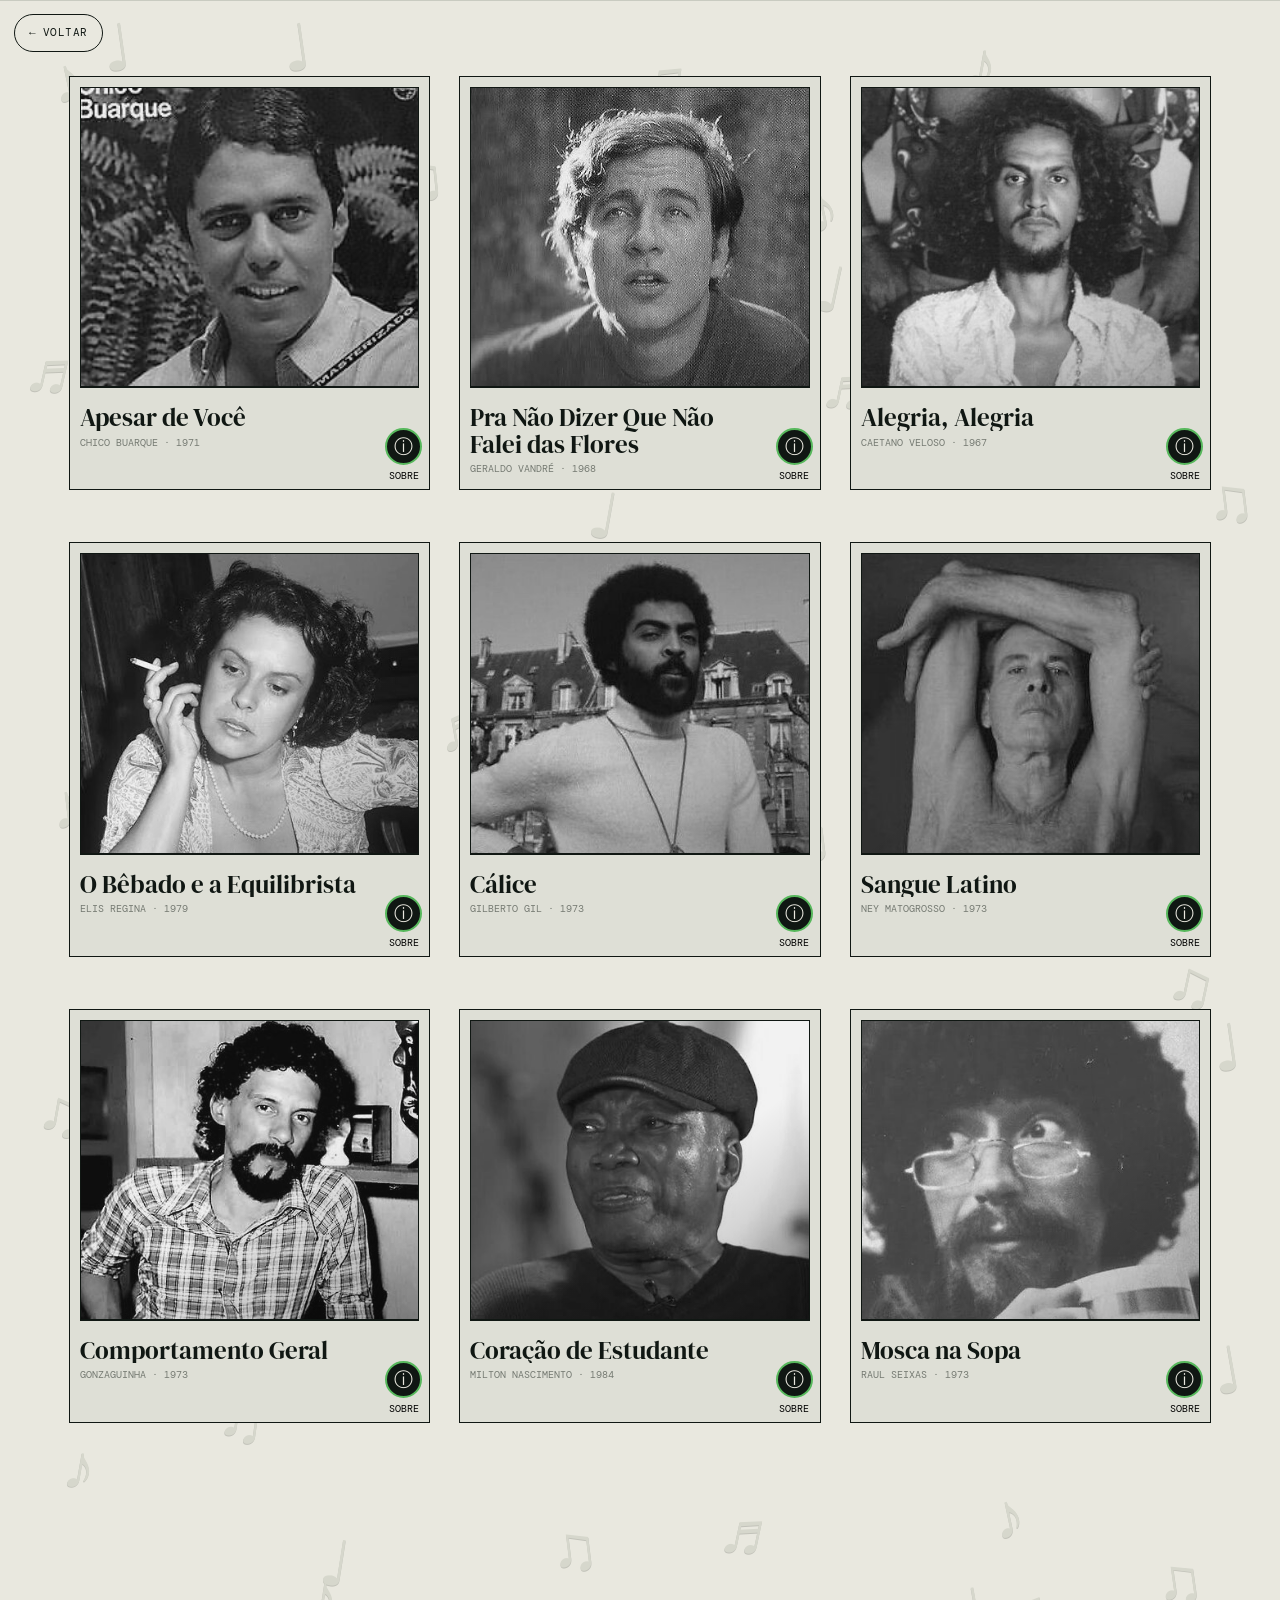
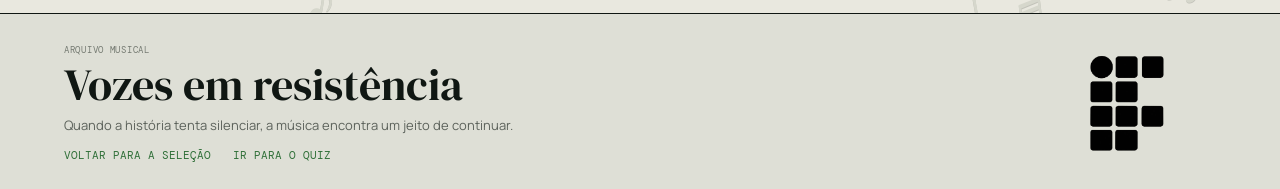
==== html/musicas.html @ 0ed1a844 "Add files via upload" ====
<!doctype html>
<html lang="pt-BR">
  <head>
    <meta charset="UTF-8" />
    <meta name="viewport" content="width=device-width, initial-scale=1.0" />
    <meta name="description" content="Acervo musical da ditadura brasileira: vozes, canções e memórias." />
    <link rel="stylesheet" href="../css/style.css" />
    <title>Músicas | Vozes em resistência</title>
  </head>
  <body class="pagina-musicas">
    <main id="top">
      <a class="voltar-capa voltar-link" href="selecao.html" aria-label="Voltar para a seleção" title="Voltar para a seleção"><span aria-hidden="true">←</span> Voltar</a>
      <span class="decoracao-musicas-pagina decoracao-musicas-pagina-1" aria-hidden="true">♪</span>
      <span class="decoracao-musicas-pagina decoracao-musicas-pagina-2" aria-hidden="true">♫</span>
      <span class="decoracao-musicas-pagina decoracao-musicas-pagina-3" aria-hidden="true">♩</span>
      <span class="decoracao-musicas-pagina decoracao-musicas-pagina-4" aria-hidden="true">♬</span>
      <span class="decoracao-musicas-pagina decoracao-musicas-pagina-5" aria-hidden="true">♪</span>
      <span class="decoracao-musicas-pagina decoracao-musicas-pagina-6" aria-hidden="true">♫</span>
      <span class="decoracao-musicas-pagina decoracao-musicas-pagina-7" aria-hidden="true">♩</span>
      <span class="decoracao-musicas-pagina decoracao-musicas-pagina-8" aria-hidden="true">♬</span>
      <span class="decoracao-musicas-pagina decoracao-musicas-pagina-9" aria-hidden="true">♪</span>
      <span class="decoracao-musicas-pagina decoracao-musicas-pagina-10" aria-hidden="true">♫</span>
      <span class="decoracao-musicas-pagina decoracao-musicas-pagina-11" aria-hidden="true">♩</span>
      <span class="decoracao-musicas-pagina decoracao-musicas-pagina-12" aria-hidden="true">♪</span>
      <span class="decoracao-musicas-pagina decoracao-musicas-pagina-13" aria-hidden="true">♬</span>
      <span class="decoracao-musicas-pagina decoracao-musicas-pagina-14" aria-hidden="true">♫</span>
      <span class="decoracao-musicas-pagina decoracao-musicas-pagina-15" aria-hidden="true">♪</span>
      <span class="decoracao-musicas-pagina decoracao-musicas-pagina-16" aria-hidden="true">♩</span>
      <span class="decoracao-musicas-pagina decoracao-musicas-pagina-17" aria-hidden="true">♫</span>
      <span class="decoracao-musicas-pagina decoracao-musicas-pagina-18" aria-hidden="true">♬</span>
      <span class="decoracao-musicas-pagina decoracao-musicas-pagina-19" aria-hidden="true">♪</span>
      <span class="decoracao-musicas-pagina decoracao-musicas-pagina-20" aria-hidden="true">♩</span>
      <span class="decoracao-musicas-pagina decoracao-musicas-pagina-21" aria-hidden="true">♫</span>
      <span class="decoracao-musicas-pagina decoracao-musicas-pagina-22" aria-hidden="true">♪</span>
      <span class="decoracao-musicas-pagina decoracao-musicas-pagina-23" aria-hidden="true">♬</span>
      <span class="decoracao-musicas-pagina decoracao-musicas-pagina-24" aria-hidden="true">♩</span>
      <span class="decoracao-musicas-pagina decoracao-musicas-pagina-25" aria-hidden="true">♫</span>
      <span class="decoracao-musicas-pagina decoracao-musicas-pagina-26" aria-hidden="true">♪</span>
      <span class="decoracao-musicas-pagina decoracao-musicas-pagina-27" aria-hidden="true">♩</span>
      <span class="decoracao-musicas-pagina decoracao-musicas-pagina-28" aria-hidden="true">♬</span>
      <span class="decoracao-musicas-pagina decoracao-musicas-pagina-29" aria-hidden="true">♫</span>
      <span class="decoracao-musicas-pagina decoracao-musicas-pagina-30" aria-hidden="true">♪</span>
      <span class="decoracao-musicas-pagina decoracao-musicas-pagina-31" aria-hidden="true">♩</span>
      <span class="decoracao-musicas-pagina decoracao-musicas-pagina-32" aria-hidden="true">♪</span>
      <span class="decoracao-musicas-pagina decoracao-musicas-pagina-33" aria-hidden="true">♫</span>
      <span class="decoracao-musicas-pagina decoracao-musicas-pagina-34" aria-hidden="true">♬</span>
      <span class="decoracao-musicas-pagina decoracao-musicas-pagina-35" aria-hidden="true">♪</span>
      <span class="decoracao-musicas-pagina decoracao-musicas-pagina-36" aria-hidden="true">♩</span>
      <span class="decoracao-musicas-pagina decoracao-musicas-pagina-37" aria-hidden="true">♫</span>
      <span class="decoracao-musicas-pagina decoracao-musicas-pagina-38" aria-hidden="true">♬</span>
      <span class="decoracao-musicas-pagina decoracao-musicas-pagina-39" aria-hidden="true">♪</span>
      <span class="decoracao-musicas-pagina decoracao-musicas-pagina-40" aria-hidden="true">♩</span>
      <span class="decoracao-musicas-pagina decoracao-musicas-pagina-41" aria-hidden="true">♫</span>
      <span class="decoracao-musicas-pagina decoracao-musicas-pagina-42" aria-hidden="true">♬</span>
      <span class="decoracao-musicas-pagina decoracao-musicas-pagina-43" aria-hidden="true">♪</span>
      <span class="decoracao-musicas-pagina decoracao-musicas-pagina-44" aria-hidden="true">♩</span>
      <span class="decoracao-musicas-pagina decoracao-musicas-pagina-45" aria-hidden="true">♫</span>
      <span class="decoracao-musicas-pagina decoracao-musicas-pagina-46" aria-hidden="true">♪</span>
      <span class="decoracao-musicas-pagina decoracao-musicas-pagina-47" aria-hidden="true">♬</span>
      <span class="decoracao-musicas-pagina decoracao-musicas-pagina-48" aria-hidden="true">♩</span>
      <span class="decoracao-musicas-pagina decoracao-musicas-pagina-49" aria-hidden="true">♫</span>
      <span class="decoracao-musicas-pagina decoracao-musicas-pagina-50" aria-hidden="true">♪</span>
      <span class="decoracao-musicas-pagina decoracao-musicas-pagina-51" aria-hidden="true">♩</span>
      <span class="decoracao-musicas-pagina decoracao-musicas-pagina-52" aria-hidden="true">♪</span>
      <span class="decoracao-musicas-pagina decoracao-musicas-pagina-53" aria-hidden="true">♫</span>
      <span class="decoracao-musicas-pagina decoracao-musicas-pagina-54" aria-hidden="true">♬</span>
      <span class="decoracao-musicas-pagina decoracao-musicas-pagina-55" aria-hidden="true">♪</span>
      <span class="decoracao-musicas-pagina decoracao-musicas-pagina-56" aria-hidden="true">♩</span>
      <span class="decoracao-musicas-pagina decoracao-musicas-pagina-57" aria-hidden="true">♫</span>
      <span class="decoracao-musicas-pagina decoracao-musicas-pagina-58" aria-hidden="true">♬</span>
      <span class="decoracao-musicas-pagina decoracao-musicas-pagina-59" aria-hidden="true">♪</span>
      <span class="decoracao-musicas-pagina decoracao-musicas-pagina-60" aria-hidden="true">♩</span>
      <span class="decoracao-musicas-pagina decoracao-musicas-pagina-61" aria-hidden="true">♫</span>
      <span class="decoracao-musicas-pagina decoracao-musicas-pagina-62" aria-hidden="true">♪</span>
      <section class="acervo-musical" id="acervo" aria-label="Acervo musical">
        <div class="grade-cartoes-musicais">
          <article class="cartao-musical" tabindex="0" data-audio="../audio/musicas/chico-buarque-apesar-de-voce.mp3" data-song="Apesar de Você" data-artist="Chico Buarque" data-cover="../imagens/capa/chico-buarque.jpg">
            <div class="imagem-artista"><img class="imagem-cinza" src="../imagens/desativado/chico-buarque.jpg" alt="Chico Buarque em tons de cinza" loading="lazy"><img class="imagem-colorida" src="../imagens/ativo/chico-buarque.jpg" alt="Chico Buarque colorido" loading="lazy"></div>
            <div class="informacoes-cartao"><div><h2>Apesar de Você</h2><p>Chico Buarque · 1971</p></div><div class="acao-descricao"><button class="botao-descricao" type="button" aria-label="Sobre o artista" title="Sobre" aria-expanded="false">ⓘ</button><span class="rotulo-descricao">Sobre</span></div></div>
            <p class="descricao-artista"><strong>Chico Buarque:</strong> Um dos maiores letristas e contadores de histórias da MPB, famoso por sua poesia sofisticada e crônicas do cotidiano, sempre com um olhar atento e crítico às questões sociais e humanas do Brasil.<br><strong>Apesar de Você:</strong> Lançada em 1970 com um ritmo animado e contagiante de samba, é uma resposta direta e afrontosa ao regime ditatorial. A letra foi construída com duplos sentidos para passar pela censura inicial.</p>
          </article>
          <article class="cartao-musical" tabindex="0" data-audio="../audio/musicas/geraldo-vandre-pra-nao-dizer-que-nao-falei-das-flores.m4a" data-song="Pra Não Dizer Que Não Falei das Flores" data-artist="Geraldo Vandré" data-cover="../imagens/capa/geraldo-vandre.jpg">
            <div class="imagem-artista"><img class="imagem-cinza" src="../imagens/desativado/geraldo-vandre.jpg" alt="Geraldo Vandré em tons de cinza" loading="lazy"><img class="imagem-colorida" src="../imagens/ativo/geraldo-vandre.jpg" alt="Geraldo Vandré colorido" loading="lazy"></div>
            <div class="informacoes-cartao"><div><h2>Pra Não Dizer Que Não Falei das Flores</h2><p>Geraldo Vandré · 1968</p></div><div class="acao-descricao"><button class="botao-descricao" type="button" aria-label="Sobre o artista" title="Sobre" aria-expanded="false">ⓘ</button><span class="rotulo-descricao">Sobre</span></div></div>
            <p class="descricao-artista"><strong>Geraldo Vandré:</strong> Compositor de forte viés político e figura central dos grandes festivais de música na televisão brasileira durante os anos 1960.<br><strong>Pra Não Dizer Que Não Falei das Flores:</strong> Também conhecida como "Caminhando", esta marcha de 1968 tornou-se um hino da resistência no Brasil.</p>
          </article>
          <article class="cartao-musical" tabindex="0" data-audio="../audio/musicas/caetano-veloso-alegria-alegria.mp3" data-song="Alegria, Alegria" data-artist="Caetano Veloso" data-cover="../imagens/capa/caetano-veloso.jpg">
            <div class="imagem-artista"><img class="imagem-cinza" src="../imagens/desativado/caetano-veloso.jpg" alt="Caetano Veloso em tons de cinza" loading="lazy"><img class="imagem-colorida" src="../imagens/ativo/caetano-veloso.jpeg" alt="Caetano Veloso colorido" loading="lazy"></div>
            <div class="informacoes-cartao"><div><h2>Alegria, Alegria</h2><p>Caetano Veloso · 1967</p></div><div class="acao-descricao"><button class="botao-descricao" type="button" aria-label="Sobre o artista" title="Sobre" aria-expanded="false">ⓘ</button><span class="rotulo-descricao">Sobre</span></div></div>
            <p class="descricao-artista"><strong>Caetano Veloso:</strong> Intelectual, provocador e um dos principais criadores da Tropicália, reconhecido por romper fronteiras estéticas e comportamentais.<br><strong>Alegria, Alegria:</strong> Apresentada no festival de 1967, introduziu guitarras elétricas na MPB e defendeu a liberdade por meio de imagens da cultura pop.</p>
          </article>
          <article class="cartao-musical" tabindex="0" data-audio="../audio/musicas/o-bebado-e-a-equilibrista.m4a" data-song="O Bêbado e a Equilibrista" data-artist="Elis Regina" data-cover="../imagens/capa/elis-regina.jpg">
            <div class="imagem-artista"><img class="imagem-cinza" src="../imagens/desativado/elis-regina.jpg" alt="Elis Regina em tons de cinza" loading="lazy"><img class="imagem-colorida" src="../imagens/ativo/elis-regina.jpg" alt="Elis Regina colorida" loading="lazy"></div>
            <div class="informacoes-cartao"><div><h2>O Bêbado e a Equilibrista</h2><p>Elis Regina · 1979</p></div><div class="acao-descricao"><button class="botao-descricao" type="button" aria-label="Sobre o artista" title="Sobre" aria-expanded="false">ⓘ</button><span class="rotulo-descricao">Sobre</span></div></div>
            <p class="descricao-artista"><strong>Elis Regina:</strong> Uma das maiores intérpretes vocais da história do país, reconhecida por sua técnica e expressividade dramática.<br><strong>O Bêbado e a Equilibrista:</strong> Imortalizada por Elis em 1979, tornou-se um hino da Anistia e homenageou os exilados políticos que retornavam ao Brasil.</p>
          </article>
          <article class="cartao-musical" tabindex="0" data-audio="../audio/musicas/gilberto-gil-calice.m4a" data-song="Cálice" data-artist="Gilberto Gil" data-cover="../imagens/capa/gilberto-gil.png">
            <div class="imagem-artista"><img class="imagem-cinza" src="../imagens/desativado/gilberto-gil.jpg" alt="Gilberto Gil em tons de cinza" loading="lazy"><img class="imagem-colorida" src="../imagens/ativo/gilberto-gil.jpg" alt="Gilberto Gil colorido" loading="lazy"></div>
            <div class="informacoes-cartao"><div><h2>Cálice</h2><p>Gilberto Gil · 1973</p></div><div class="acao-descricao"><button class="botao-descricao" type="button" aria-label="Sobre o artista" title="Sobre" aria-expanded="false">ⓘ</button><span class="rotulo-descricao">Sobre</span></div></div>
            <p class="descricao-artista"><strong>Gilberto Gil:</strong> Ícone tropicalista que funde ritmos nordestinos, rock, reggae e elementos globais.<br><strong>Cálice:</strong> Escrita em parceria com Chico Buarque, driblou os censores com o jogo fonético entre "cálice" e "cale-se", denunciando a censura.</p>
          </article>
          <article class="cartao-musical" tabindex="0" data-audio="../audio/musicas/ney-matogrosso-sangue-latino.m4a" data-song="Sangue Latino" data-artist="Ney Matogrosso" data-cover="../imagens/capa/ney-matogrosso.jpg">
            <div class="imagem-artista"><img class="imagem-cinza" src="../imagens/desativado/ney-matogrosso.jpg" alt="Ney Matogrosso em tons de cinza" loading="lazy"><img class="imagem-colorida" src="../imagens/ativo/ney-matogrosso.jpg" alt="Ney Matogrosso colorido" loading="lazy"></div>
            <div class="informacoes-cartao"><div><h2>Sangue Latino</h2><p>Ney Matogrosso · 1973</p></div><div class="acao-descricao"><button class="botao-descricao" type="button" aria-label="Sobre o artista" title="Sobre" aria-expanded="false">ⓘ</button><span class="rotulo-descricao">Sobre</span></div></div>
            <p class="descricao-artista"><strong>Ney Matogrosso:</strong> Performer revolucionário, dono de uma voz rara e de uma presença de palco teatral e provocativa.<br><strong>Sangue Latino:</strong> Lançada em 1973 pelo grupo Secos & Molhados, é um grito de resiliência sobre a identidade e as dificuldades da América Latina.</p>
          </article>
          <article class="cartao-musical" tabindex="0" data-audio="../audio/musicas/gonzaguinha-comportamento-geral.m4a" data-song="Comportamento Geral" data-artist="Gonzaguinha" data-cover="../imagens/capa/gonzaguinha.jpg">
            <div class="imagem-artista"><img class="imagem-cinza" src="../imagens/desativado/gonzaguinha.jpg" alt="Gonzaguinha em tons de cinza" loading="lazy"><img class="imagem-colorida" src="../imagens/ativo/gonzaguinha.jpg" alt="Gonzaguinha colorido" loading="lazy"></div>
            <div class="informacoes-cartao"><div><h2>Comportamento Geral</h2><p>Gonzaguinha · 1973</p></div><div class="acao-descricao"><button class="botao-descricao" type="button" aria-label="Sobre o artista" title="Sobre" aria-expanded="false">ⓘ</button><span class="rotulo-descricao">Sobre</span></div></div>
            <p class="descricao-artista"><strong>Gonzaguinha:</strong> Compositor intenso e autêntico, conhecido por letras que enfrentavam a realidade social.<br><strong>Comportamento Geral:</strong> Lançada em 1973, critica a docilidade, a submissão e o conformismo exigidos pelo autoritarismo.</p>
          </article>
          <article class="cartao-musical" tabindex="0" data-audio="../audio/musicas/milton-nascimento-coracao-de-estudante.m4a" data-song="Coração de Estudante" data-artist="Milton Nascimento" data-cover="../imagens/capa/milton-nascimento.jpg">
            <div class="imagem-artista"><img class="imagem-cinza" src="../imagens/desativado/milton-nascimento.jpg" alt="Milton Nascimento em tons de cinza" loading="lazy"><img class="imagem-colorida" src="../imagens/ativo/milton-nascimento.jpg" alt="Milton Nascimento colorido" loading="lazy"></div>
            <div class="informacoes-cartao"><div><h2>Coração de Estudante</h2><p>Milton Nascimento · 1984</p></div><div class="acao-descricao"><button class="botao-descricao" type="button" aria-label="Sobre o artista" title="Sobre" aria-expanded="false">ⓘ</button><span class="rotulo-descricao">Sobre</span></div></div>
            <p class="descricao-artista"><strong>Milton Nascimento:</strong> Pilar do Clube da Esquina, reconhecido por sua voz e harmonias complexas.<br><strong>Coração de Estudante:</strong> A canção embalou a transição para a democracia e as Diretas Já, simbolizando luto e esperança.</p>
          </article>
          <article class="cartao-musical" tabindex="0" data-audio="../audio/musicas/raul-mosca-na-sopa.m4a" data-song="Mosca na Sopa" data-artist="Raul Seixas" data-cover="../imagens/capa/raul-seixas.jpg">
            <div class="imagem-artista"><img class="imagem-cinza" src="../imagens/desativado/raul-seixas.jpg" alt="Raul Seixas em tons de cinza" loading="lazy"><img class="imagem-colorida" src="../imagens/ativo/raul-seixas.jpg" alt="Raul Seixas colorido" loading="lazy"></div>
            <div class="informacoes-cartao"><div><h2>Mosca na Sopa</h2><p>Raul Seixas · 1973</p></div><div class="acao-descricao"><button class="botao-descricao" type="button" aria-label="Sobre o artista" title="Sobre" aria-expanded="false">ⓘ</button><span class="rotulo-descricao">Sobre</span></div></div>
            <p class="descricao-artista"><strong>Raul Seixas:</strong> Conhecido como o pai do rock brasileiro, misturava rock, filosofia, misticismo e deboche.<br><strong>Mosca na Sopa:</strong> Usa a mosca como metáfora para o incômodo causado pela contracultura ao sistema conservador.</p>
          </article>
        </div>
      </section>
    </main>
    <footer class="rodape-site" aria-label="Rodapé">
      <div class="rodape-conteudo"><div class="rodape-mensagem"><p class="rodape-overline">Arquivo musical</p><h2>Vozes em resistência</h2><p class="rodape-frase">Quando a história tenta silenciar, a música encontra um jeito de continuar.</p><div class="links-rodape"><a class="link-capa" href="selecao.html">Voltar para a seleção</a><a class="link-acervo" href="quiz.html">Ir para o quiz</a></div></div><div class="rodape-marca"><img src="../imagens/roda pe/logo_ifc.png" alt="Logo do IFC"></div></div>
    </footer>
    <footer class="player-audio" aria-live="polite"><div class="arte-player">♪</div><div class="musica-atual"><small>TOCANDO AGORA</small><strong id="nome-musica">Escolha uma voz para começar</strong><span id="nome-artista">O áudio aparecerá aqui</span></div><div class="acoes-player"><button class="botao-player botao-fechar" id="botao-fechar" type="button" aria-label="Fechar player" title="Fechar player">×</button><button class="botao-player botao-pausar" id="botao-pausar" type="button" aria-label="Pausar música" title="Pausar música">■</button></div><div class="player-controles"><div class="progress" role="slider" aria-label="Progresso da música" aria-valuemin="0" aria-valuemax="100" aria-valuenow="0" tabindex="0"><span></span></div><div class="controles-volume" aria-label="Volume do áudio"><button class="volume-btn" type="button" data-volume-action="down" aria-label="Diminuir volume">−</button><input class="volume-slider" type="range" min="0" max="100" value="80" aria-label="Volume do áudio"><button class="volume-btn" type="button" data-volume-action="up" aria-label="Aumentar volume">+</button></div></div></footer>
    <script src="../js/main.js"></script>
  </body>
</html>
---- css/style.css ----
@import url('https://fonts.googleapis.com/css2?family=DM+Mono:wght@400;500&family=DM+Serif+Display:ital@0;1&family=Manrope:wght@400;500;600;700&display=swap');

:root {
  --ink: #101713;
  --paper: #e9e8df;
  --muted: #757a72;
  --green: #57b85c;
  --line: #c9cbc1;
  --serif: 'DM Serif Display', Georgia, serif;
  --sans: 'Manrope', sans-serif;
  --mono: 'DM Mono', monospace;
  color: var(--ink);
  background: var(--paper);
  font-family: var(--sans);
  -webkit-font-smoothing: antialiased;
}

* { box-sizing: border-box; }
html { scroll-behavior: smooth; }
body { margin: 0; background: var(--paper); overflow-x: hidden; }
body.pagina-selecao,
body.pagina-quiz { overflow: hidden; }
body { animation: pagina-entrando .75s cubic-bezier(.2, .7, .2, 1); }
body.pagina-saindo { opacity: 0; transform: translateY(-18px); transition: opacity .52s ease, transform .52s cubic-bezier(.76, 0, .24, 1); }
img { display: block; max-width: 100%; }
button { cursor: pointer; font: inherit; color: inherit; }
main { max-width: 1370px; margin: auto; }

@keyframes pagina-entrando {
  from { opacity: 0; transform: translateY(18px); }
  to { opacity: 1; transform: translateY(0); }
}

.tela-inicial {
  position: fixed;
  z-index: 10;
  inset: 0;
  display: flex;
  flex-direction: column;
  align-items: center;
  justify-content: center;
  min-height: 100svh;
  padding: 90px 22px 80px;
  overflow: hidden;
  background: var(--paper);
  cursor: pointer;
  text-align: center;
  transition: transform .75s cubic-bezier(.76, 0, .24, 1), opacity .5s;
  color: var(--ink);
  text-decoration: none;
}

.tela-inicial.capa-saindo { opacity: 0; pointer-events: none; transform: translateY(-100%); }

.capa-conteudo { position: relative; z-index: 1; width: min(100%, 820px); transform: translateY(-7vh); }
.capa-galeria { position: absolute; z-index: 0; right: 0; bottom: 0; left: 0; display: grid; grid-template-columns: repeat(4, minmax(0, 1fr)); height: min(30vh, 270px); opacity: .72; pointer-events: none; }
.capa-galeria::after { position: absolute; inset: 0; background: linear-gradient(180deg, var(--paper) 0%, rgba(233, 232, 223, .08) 42%, rgba(16, 23, 19, .12) 100%); content: ''; }
.capa-galeria img { width: 100%; height: 100%; object-fit: cover; filter: grayscale(.8) contrast(.92); }

.tela-inicial::before {
  position: absolute;
  top: 68px;
  left: 7%;
  color: #d6d7cc;
  content: '♪';
  font: 370px/1 var(--serif);
  transform: rotate(-12deg);
  pointer-events: none;
}

.tela-inicial::after {
  content: '♫';
  position: absolute;
  top: 68px;
  right: 9%;
  color: #d6d7cc;
  font: 370px/1 var(--serif);
  transform: rotate(12deg);
  pointer-events: none;
}

.nota-pequena { position: absolute; z-index: 0; color: #c8cabf; font: 58px/1 var(--serif); pointer-events: none; }
.nota-pequena-1 { top: 18%; left: 25%; transform: rotate(10deg); }
.nota-pequena-2 { top: 42%; right: 17%; font-size: 46px; transform: rotate(-12deg); }
.nota-pequena-3 { bottom: 31%; left: 17%; font-size: 52px; transform: rotate(-8deg); }
.nota-pequena-4 { top: 28%; right: 28%; font-size: 42px; transform: rotate(14deg); }
.nota-pequena-5 { bottom: 38%; right: 10%; font-size: 54px; transform: rotate(-16deg); }
.nota-pequena-6 { bottom: 27%; left: 31%; font-size: 44px; transform: rotate(9deg); }
.nota-pequena-7 { top: 53%; left: 8%; font-size: 50px; transform: rotate(-10deg); }
.nota-pequena-8 { top: 12%; right: 25%; font-size: 40px; transform: rotate(8deg); }
.nota-pequena-9 { bottom: 43%; left: 6%; font-size: 44px; transform: rotate(-14deg); }
.nota-pequena-10 { bottom: 20%; right: 27%; font-size: 48px; transform: rotate(12deg); }
.nota-pequena-11 { top: 59%; right: 6%; font-size: 38px; transform: rotate(-8deg); }

h1 {
  position: relative;
  z-index: 1;
  max-width: 820px;
  margin: 0 0 28px;
  color: #101713;
  font: 400 clamp(48px, 6.5vw, 92px)/.92 var(--serif);
  letter-spacing: -.045em;
}

em { color: var(--green); font-style: italic; }

.intro-copy {
  position: relative;
  z-index: 1;
  max-width: 590px;
  margin: 0 auto 42px;
  color: #303a32;
  font-size: 15px;
  line-height: 1.65;
}

.dica-entrada {
  position: relative;
  z-index: 1;
  display: block;
  width: 100%;
  color: #101713;
  font: 500 11px var(--mono);
  letter-spacing: .08em;
  text-align: center;
  text-transform: uppercase;
}

.acervo-musical {
  padding: 75px 5vw 190px;
  border-top: 1px solid var(--line);
  opacity: 0;
  visibility: hidden;
  pointer-events: none;
  transform: translateY(24px);
  transition: opacity .7s .2s, transform .7s .2s;
}

.menu-selecao,
.area-quiz {
  min-height: 100svh;
  padding: 13vh 7vw 12vh;
  opacity: 0;
  visibility: hidden;
  pointer-events: none;
  transform: translateY(24px);
  transition: opacity .7s .2s, transform .7s .2s;
}

.menu-selecao { position: relative; display: flex; flex-direction: column; justify-content: center; }
.menu-selecao h2,
.area-quiz h2,
.menu-selecao h1,
.area-quiz h1 { max-width: 760px; margin: 0 0 34px; font: 400 clamp(42px, 6vw, 78px)/.94 var(--serif); letter-spacing: -.035em; }
.grade-opcoes { display: grid; grid-template-columns: repeat(2, minmax(0, 1fr)); gap: 14px; max-width: 980px; }
.botao-opcao { position: relative; z-index: 2; display: flex; min-height: 148px; flex-direction: column; align-items: flex-start; justify-content: center; padding: 28px 58px 24px 28px; border: 1px solid var(--ink); border-radius: 7px; background: #dedfd6; color: var(--ink); text-align: left; text-decoration: none; transition: color .3s, background .3s, transform .3s; appearance: none; }
.botao-opcao:hover, .botao-opcao:focus-visible { color: var(--paper); background: var(--ink); transform: translateY(-4px); }
.botao-opcao:focus-visible { outline: 3px solid var(--green); outline-offset: 5px; }
.decoracao-escolhas { position: absolute; z-index: 1; color: #d6d7cc; font: 400 64px/1 var(--serif); text-shadow: 0 1px 0 rgba(16, 23, 19, .18); pointer-events: none; }
.decoracao-musicas { left: 4%; }
.decoracao-quiz { right: 4%; font-size: 78px; }
.decoracao-musicas-1 { top: 3%; }
.decoracao-musicas-2 { top: 4%; left: 30%; }
.decoracao-musicas-3 { top: 48%; left: 3%; }
.decoracao-musicas-4 { top: 64%; left: 17%; }
.decoracao-musicas-5 { top: 78%; left: 31%; }
.decoracao-musicas-6 { top: 91%; left: 8%; }
.decoracao-musicas-7 { top: 8%; left: 47%; }
.decoracao-quiz-1 { top: 5%; right: 4%; }
.decoracao-quiz-2 { top: 6%; right: 30%; }
.decoracao-quiz-3 { top: 49%; right: 3%; }
.decoracao-quiz-4 { top: 65%; right: 17%; }
.decoracao-quiz-5 { top: 79%; right: 31%; }
.decoracao-quiz-6 { top: 92%; right: 8%; }
.decoracao-quiz-7 { top: 9%; right: 47%; }
.decoracao-musicas-8 { top: 53%; left: 42%; }
.decoracao-musicas-9 { top: 72%; left: 23%; }
.decoracao-musicas-10 { top: 87%; left: 38%; }
.decoracao-quiz-8 { top: 54%; right: 42%; }
.decoracao-quiz-9 { top: 73%; right: 23%; }
.decoracao-quiz-10 { top: 88%; right: 38%; }
.decoracao-musicas-1 { transform: rotate(-12deg); }
.decoracao-musicas-3 { transform: rotate(-6deg); }
.decoracao-musicas-4 { transform: rotate(12deg); }
.decoracao-musicas-5 { transform: rotate(-10deg); }
.decoracao-musicas-6 { transform: rotate(7deg); }
.decoracao-quiz-1 { transform: rotate(10deg); }
.decoracao-quiz-3 { transform: rotate(6deg); }
.decoracao-quiz-4 { transform: rotate(-12deg); }
.decoracao-quiz-5 { transform: rotate(8deg); }
.decoracao-quiz-6 { transform: rotate(-6deg); }
.nome-opcao { margin-bottom: 7px; font: 400 clamp(28px, 3vw, 42px)/.95 var(--serif); }
.descricao-opcao { max-width: 470px; color: var(--muted); font-size: 14px; line-height: 1.5; }
.botao-opcao:hover .descricao-opcao, .botao-opcao:focus-visible .descricao-opcao { color: #b6beb4; }
.area-quiz { padding-top: 19vh; }
.quiz-em-breve { max-width: 470px; color: var(--muted); font-size: 16px; line-height: 1.65; }
.botao-iniciar-quiz,
.botao-proxima-quiz { margin-top: 28px; padding: 13px 21px; border: 1px solid var(--ink); border-radius: 999px; background: var(--ink); color: var(--paper); font: 11px var(--mono); letter-spacing: .05em; text-transform: uppercase; transition: background .2s, color .2s, transform .2s; }
.botao-iniciar-quiz:hover,
.botao-proxima-quiz:hover { background: var(--green); color: var(--ink); transform: translateY(-3px); }
.quiz-jogo,
.quiz-resultado { max-width: 850px; }
.quiz-apresentacao,
.quiz-jogo { width: min(850px, 100%); }
.quiz-apresentacao { display: flex; flex-direction: column; align-items: center; text-align: center; }
.quiz-apresentacao.quiz-saindo { opacity: 0; transform: translateY(-34px) scale(.97); transition: opacity .42s ease, transform .42s cubic-bezier(.76, 0, .24, 1); }
.quiz-apresentacao h1,
.quiz-apresentacao .quiz-em-breve { margin-right: auto; margin-left: auto; }
.pagina-quiz .quiz-apresentacao[hidden],
.pagina-quiz .quiz-jogo[hidden],
.pagina-quiz .quiz-resultado[hidden] { display: none !important; }
.quiz-resultado { margin-inline: auto; text-align: center; }
.quiz-resultado:not([hidden]) h2 { animation: resultado-acertos-aparecendo 1.1s cubic-bezier(.2, .7, .2, 1) both; }
.quiz-jogo:not([hidden]) { animation: quiz-conteudo-entrando .65s cubic-bezier(.2, .7, .2, 1); }
.quiz-jogo.quiz-trocando { opacity: 0; transform: translateY(-24px); transition: opacity .22s ease, transform .22s ease; }
.quiz-jogo:not([hidden]) .quiz-cabecalho,
.quiz-jogo:not([hidden]) h2,
.quiz-jogo:not([hidden]) .quiz-feedback,
.quiz-jogo:not([hidden]) .botao-proxima-quiz { animation: quiz-item-entrando .5s both cubic-bezier(.2, .7, .2, 1); }
.quiz-jogo:not([hidden]) h2 { animation-delay: .08s; }
.quiz-jogo:not([hidden]) .quiz-feedback { animation-delay: .34s; }
.quiz-jogo:not([hidden]) .botao-proxima-quiz { animation-delay: .4s; }
.quiz-resposta { animation: quiz-item-entrando .5s both cubic-bezier(.2, .7, .2, 1); }
.quiz-resposta:nth-child(1) { animation-delay: .16s; }
.quiz-resposta:nth-child(2) { animation-delay: .22s; }
.quiz-resposta:nth-child(3) { animation-delay: .28s; }
.quiz-resposta:nth-child(4) { animation-delay: .34s; }

@keyframes quiz-conteudo-entrando {
  from { opacity: 0; transform: translateY(22px); }
  to { opacity: 1; transform: translateY(0); }
}

@keyframes quiz-item-entrando {
  from { opacity: 0; transform: translateY(14px); }
  to { opacity: 1; transform: translateY(0); }
}

@keyframes resultado-acertos-aparecendo {
  0% { opacity: 0; transform: translateY(18px) scale(.72); }
  55% { opacity: 1; transform: translateY(-9px) scale(1.08); }
  72% { transform: translateY(4px) scale(.96); }
  86% { transform: translateY(-3px) scale(1.02); }
  100% { opacity: 1; transform: translateY(0) scale(1); }
}

.confetes-resultado { position: fixed; z-index: 4; inset: 0; overflow: hidden; pointer-events: none; }
.confete { position: absolute; top: var(--confete-y); left: var(--confete-x); width: var(--confete-tamanho); height: calc(var(--confete-tamanho) * 1.65); background: var(--confete-cor); opacity: 0; transform: translate(-50%, -50%) rotate(var(--confete-inclinacao)); animation: confete-caindo var(--confete-duracao) var(--confete-atraso) ease-in-out forwards; }

@keyframes confete-caindo {
  0% { opacity: 1; transform: translate3d(-50%, -50%, 0) rotate(0); }
  12% { opacity: 1; transform: translate3d(var(--confete-explosao-x), var(--confete-explosao-y), 0) rotate(260deg); }
  100% { opacity: .9; transform: translate3d(var(--confete-final-x), 115vh, 0) rotate(760deg); }
}
.quiz-cabecalho { display: flex; justify-content: space-between; gap: 20px; margin-bottom: 24px; color: var(--muted); font: 10px var(--mono); letter-spacing: .06em; text-transform: uppercase; }
.quiz-jogo h2,
.quiz-resultado h2 { max-width: 800px; margin: 0 0 24px; font: 400 clamp(26px, 3.5vw, 46px)/1.05 var(--serif); }
.quiz-resultado h2 { max-width: none; margin-bottom: 30px; color: var(--green); font-size: clamp(64px, 11vw, 138px); line-height: .9; }
.quiz-resultado #quiz-resultado-texto { max-width: 560px; margin: 0 auto 28px; color: var(--ink); font-size: 16px; line-height: 1.5; }
.quiz-respostas { display: grid; gap: 10px; }
.quiz-resposta { padding: 15px 18px; border: 1px solid var(--ink); background: transparent; color: var(--ink); font-size: 14px; line-height: 1.4; text-align: left; transition: background .2s, color .2s, border-color .2s; }
.quiz-resposta:hover:not(:disabled) { background: #dedfd6; }
.quiz-resposta:disabled { cursor: default; }
.quiz-resposta.correta { border-color: #2d7135; background: #d4ead4; color: #173c1d; }
.quiz-resposta.errada { border-color: #a63d36; background: #f1d5d1; color: #722d29; }
.quiz-feedback { min-height: 24px; margin: 18px 0 0; font-size: 14px; line-height: 1.5; }
.feedback-correto { color: #2d7135; }
.feedback-errado { color: #a63d36; }
.link-resultado { display: inline-block; margin-left: 8px; color: var(--paper); text-decoration: none; }

.pagina-selecao .menu-selecao,
.pagina-quiz .area-quiz,
.pagina-musicas .acervo-musical { opacity: 1; visibility: visible; pointer-events: auto; transform: translateY(0); }
.pagina-musicas main { position: relative; }
.pagina-musicas main,
.pagina-selecao main,
.pagina-quiz main { overflow-x: hidden; }
.pagina-musicas .acervo-musical { position: relative; z-index: 1; }
.pagina-musicas .rodape-site { position: relative; z-index: 2; }
.decoracao-musicas-pagina { position: absolute; z-index: 0; color: #d6d7cc; font: 400 64px/1 var(--serif); text-shadow: 0 1px 0 rgba(16, 23, 19, .18); pointer-events: none; }
.decoracao-musicas-pagina-1 { top: 3%; left: 4%; transform: rotate(-12deg); }
.decoracao-musicas-pagina-2 { top: 13%; right: 5%; transform: rotate(8deg); }
.decoracao-musicas-pagina-3 { top: 25%; left: 10%; transform: rotate(7deg); }
.decoracao-musicas-pagina-4 { top: 36%; right: 11%; transform: rotate(-10deg); }
.decoracao-musicas-pagina-5 { top: 48%; left: 4%; transform: rotate(-7deg); }
.decoracao-musicas-pagina-6 { top: 59%; right: 5%; transform: rotate(12deg); }
.decoracao-musicas-pagina-7 { top: 70%; left: 12%; transform: rotate(-9deg); }
.decoracao-musicas-pagina-8 { top: 80%; right: 12%; transform: rotate(6deg); }
.decoracao-musicas-pagina-9 { top: 89%; left: 5%; transform: rotate(10deg); }
.decoracao-musicas-pagina-10 { top: 96%; right: 6%; transform: rotate(-8deg); }
.decoracao-musicas-pagina-11 { top: 8%; left: 18%; transform: rotate(6deg); }
.decoracao-musicas-pagina-12 { top: 16%; right: 18%; transform: rotate(-11deg); }
.decoracao-musicas-pagina-13 { top: 21%; left: 2%; transform: rotate(13deg); }
.decoracao-musicas-pagina-14 { top: 29%; right: 2%; transform: rotate(-7deg); }
.decoracao-musicas-pagina-15 { top: 33%; left: 18%; transform: rotate(-9deg); }
.decoracao-musicas-pagina-16 { top: 41%; right: 20%; transform: rotate(8deg); }
.decoracao-musicas-pagina-17 { top: 45%; left: 8%; transform: rotate(12deg); }
.decoracao-musicas-pagina-18 { top: 52%; right: 20%; transform: rotate(-13deg); }
.decoracao-musicas-pagina-19 { top: 56%; left: 20%; transform: rotate(7deg); }
.decoracao-musicas-pagina-20 { top: 63%; right: 3%; transform: rotate(-8deg); }
.decoracao-musicas-pagina-21 { top: 67%; left: 3%; transform: rotate(10deg); }
.decoracao-musicas-pagina-22 { top: 73%; right: 20%; transform: rotate(-6deg); }
.decoracao-musicas-pagina-23 { top: 77%; left: 20%; transform: rotate(14deg); }
.decoracao-musicas-pagina-24 { top: 83%; right: 3%; transform: rotate(-10deg); }
.decoracao-musicas-pagina-25 { top: 86%; left: 17%; transform: rotate(8deg); }
.decoracao-musicas-pagina-26 { top: 92%; right: 20%; transform: rotate(-12deg); }
.decoracao-musicas-pagina-27 { top: 95%; left: 25%; transform: rotate(9deg); }
.decoracao-musicas-pagina-28 { top: 98%; right: 18%; transform: rotate(-7deg); }
.decoracao-musicas-pagina-29 { top: 12%; left: 30%; transform: rotate(11deg); }
.decoracao-musicas-pagina-30 { top: 38%; right: 30%; transform: rotate(-9deg); }
.decoracao-musicas-pagina-31 { top: 1%; left: 22%; transform: rotate(-8deg); }
.decoracao-musicas-pagina-32 { top: 2%; right: 22%; transform: rotate(10deg); }
.decoracao-musicas-pagina-33 { top: 6%; left: 42%; transform: rotate(7deg); }
.decoracao-musicas-pagina-34 { top: 7%; right: 40%; transform: rotate(-12deg); }
.decoracao-musicas-pagina-35 { top: 97%; left: 24%; transform: rotate(9deg); }
.decoracao-musicas-pagina-36 { top: 98%; right: 23%; transform: rotate(-10deg); }
.decoracao-musicas-pagina-37 { top: 94%; left: 43%; transform: rotate(-7deg); }
.decoracao-musicas-pagina-38 { top: 93%; right: 40%; transform: rotate(12deg); }
.decoracao-musicas-pagina-39 { top: 11%; left: 7%; transform: rotate(-11deg); }
.decoracao-musicas-pagina-40 { top: 14%; left: 36%; transform: rotate(8deg); }
.decoracao-musicas-pagina-41 { top: 18%; right: 7%; transform: rotate(-6deg); }
.decoracao-musicas-pagina-42 { top: 22%; right: 32%; transform: rotate(12deg); }
.decoracao-musicas-pagina-43 { top: 27%; left: 25%; transform: rotate(-8deg); }
.decoracao-musicas-pagina-44 { top: 30%; left: 46%; transform: rotate(10deg); }
.decoracao-musicas-pagina-45 { top: 34%; right: 24%; transform: rotate(-13deg); }
.decoracao-musicas-pagina-46 { top: 39%; left: 7%; transform: rotate(7deg); }
.decoracao-musicas-pagina-47 { top: 43%; left: 34%; transform: rotate(-10deg); }
.decoracao-musicas-pagina-48 { top: 46%; right: 8%; transform: rotate(9deg); }
.decoracao-musicas-pagina-49 { top: 50%; right: 35%; transform: rotate(-7deg); }
.decoracao-musicas-pagina-50 { top: 54%; left: 27%; transform: rotate(11deg); }
.decoracao-musicas-pagina-51 { top: 1%; left: 8%; transform: rotate(-8deg); }
.decoracao-musicas-pagina-52 { top: 4%; left: 19%; transform: rotate(11deg); }
.decoracao-musicas-pagina-53 { top: 9%; left: 31%; transform: rotate(-6deg); }
.decoracao-musicas-pagina-54 { top: 3%; left: 50%; transform: rotate(9deg); }
.decoracao-musicas-pagina-55 { top: 11%; left: 63%; transform: rotate(-12deg); }
.decoracao-musicas-pagina-56 { top: 5%; right: 19%; transform: rotate(7deg); }
.decoracao-musicas-pagina-57 { top: 14%; right: 8%; transform: rotate(-10deg); }
.decoracao-musicas-pagina-58 { top: 17%; left: 13%; transform: rotate(8deg); }
.decoracao-musicas-pagina-59 { top: 20%; left: 40%; transform: rotate(-9deg); }
.decoracao-musicas-pagina-60 { top: 16%; right: 34%; transform: rotate(12deg); }
.decoracao-musicas-pagina-61 { top: 23%; right: 17%; transform: rotate(-7deg); }
.decoracao-musicas-pagina-62 { top: 25%; left: 6%; transform: rotate(10deg); }
.pagina-selecao .menu-selecao { align-items: center; text-align: center; }
.pagina-quiz main { position: relative; }
.pagina-quiz .area-quiz { position: relative; z-index: 1; }
.pagina-quiz .voltar-capa { z-index: 2; }
.decoracao-quiz-pagina { position: absolute; z-index: 0; color: #d6d7cc; font: 400 78px/1 var(--serif); text-shadow: 0 1px 0 rgba(16, 23, 19, .18); pointer-events: none; }
.decoracao-quiz-pagina-1 { top: 3%; left: 4%; transform: rotate(10deg); }
.decoracao-quiz-pagina-2 { top: 15%; right: 8%; transform: rotate(-8deg); }
.decoracao-quiz-pagina-3 { top: 31%; left: 10%; transform: rotate(7deg); }
.decoracao-quiz-pagina-4 { top: 46%; right: 4%; transform: rotate(-12deg); }
.decoracao-quiz-pagina-5 { top: 58%; left: 5%; transform: rotate(-6deg); }
.decoracao-quiz-pagina-6 { top: 69%; right: 12%; transform: rotate(9deg); }
.decoracao-quiz-pagina-7 { top: 79%; left: 15%; transform: rotate(-10deg); }
.decoracao-quiz-pagina-8 { top: 86%; right: 5%; transform: rotate(6deg); }
.decoracao-quiz-pagina-9 { top: 23%; left: 22%; transform: rotate(12deg); }
.decoracao-quiz-pagina-10 { top: 74%; right: 25%; transform: rotate(-7deg); }
.decoracao-quiz-pagina-11 { top: 2%; left: 29%; transform: rotate(-10deg); }
.decoracao-quiz-pagina-12 { top: 8%; right: 30%; transform: rotate(8deg); }
.decoracao-quiz-pagina-13 { top: 91%; left: 27%; transform: rotate(10deg); }
.decoracao-quiz-pagina-14 { top: 95%; right: 29%; transform: rotate(-9deg); }
.pagina-quiz .area-quiz { display: flex; min-height: calc(100svh - 175px); flex-direction: column; align-items: center; justify-content: center; padding-top: 7vh; padding-bottom: 7vh; text-align: center; }
.pagina-quiz.quiz-iniciado .rodape-site { display: none; }
.pagina-quiz.quiz-iniciado .area-quiz { min-height: 100svh; }
.voltar-link { opacity: 1; visibility: visible; pointer-events: auto; text-decoration: none; }

.voltar-capa {
  position: fixed;
  z-index: 6;
  top: 14px;
  left: 14px;
  display: inline-flex;
  align-items: center;
  gap: 7px;
  width: auto;
  height: 38px;
  border: 1px solid var(--ink);
  border-radius: 999px;
  background: var(--paper);
  color: var(--ink);
  font: 11px var(--mono);
  letter-spacing: .04em;
  text-transform: uppercase;
  line-height: 1;
  padding: 0 14px 2px;
  opacity: 0;
  visibility: hidden;
  pointer-events: none;
  transition: opacity .35s, background .2s, transform .2s;
}

.voltar-capa.voltar-link { opacity: 1; visibility: visible; pointer-events: auto; }

.voltar-capa:hover { color: var(--paper); background: var(--ink); transform: translateX(-3px); }

.grade-cartoes-musicais {
  display: grid;
  grid-template-columns: repeat(3, 1fr);
  align-items: stretch;
  gap: 52px 19px;
}

.cartao-musical {
  min-width: 0;
  position: relative;
  width: calc(100% - 10px);
  height: 100%;
  justify-self: center;
  perspective: 1000px;
  cursor: pointer;
  transition: transform .25s;
}

.cartao-musical:hover { transform: translateY(-5px); }
.cartao-inner { position: relative; display: grid; height: 100%; transform-style: preserve-3d; transition: transform .65s cubic-bezier(.2, .7, .2, 1); }
.cartao-musical.expanded .cartao-inner { transform: rotateY(180deg); }
.cartao-frente,
.cartao-verso { grid-area: 1 / 1; min-height: 100%; backface-visibility: hidden; background: #dedfd6; border: 1px solid var(--ink); padding: 10px 10px 8px; }
.cartao-frente { display: flex; flex-direction: column; }
.cartao-verso { display: flex; flex-direction: column; justify-content: center; transform: rotateY(180deg); overflow-y: auto; padding: 10px 54px 62px 10px; }
.cartao-frente:hover { background: #d8dad0; }

.imagem-artista {
  position: relative;
  aspect-ratio: 1.13 / 1;
  overflow: hidden;
  background: #c6c7bd;
  border: 1px solid var(--ink);
}

.imagem-artista::after {
  content: '';
  position: absolute;
  inset: 0;
  background: linear-gradient(145deg, transparent 55%, rgba(0, 0, 0, .3));
  pointer-events: none;
}

.imagem-artista img {
  position: absolute;
  inset: 0;
  width: 100%;
  height: 100%;
  object-fit: cover;
  transition: filter .4s, transform .5s, opacity .35s;
}

.imagem-artista .imagem-cinza {
  filter: grayscale(1) contrast(.9);
  opacity: 1;
}

.imagem-artista .imagem-colorida {
  filter: grayscale(0) contrast(1);
  opacity: 0;
  visibility: hidden;
}

.cartao-musical:hover .imagem-cinza,
.cartao-musical.playing .imagem-cinza {
  opacity: 0;
}

.cartao-musical:hover .imagem-colorida,
.cartao-musical.playing .imagem-colorida {
  opacity: 1;
  visibility: visible;
  filter: grayscale(0) contrast(1);
  transform: scale(1.035);
}

.cartao-musical:hover img:not(.imagem-colorida),
.cartao-musical.playing img:not(.imagem-colorida) { filter: grayscale(.25) contrast(1); transform: scale(1.035); }

.botao-descricao {
  display: grid;
  place-items: center;
  width: 37px;
  height: 37px;
  flex: 0 0 37px;
  border: 2px solid var(--green);
  border-radius: 50%;
  background: var(--green);
  color: var(--ink);
  font-size: 19px;
}

.cartao-frente .botao-descricao {
  background: var(--ink);
  color: var(--paper);
}

.botao-descricao:hover,
.cartao-musical.expanded .botao-descricao {
  color: var(--ink);
  background: var(--green);
  border-color: var(--green);
  transform: rotate(45deg);
}

.informacoes-cartao { display: flex; align-items: start; justify-content: space-between; gap: 12px; min-height: 94px; padding-top: 16px; border-top: 1px solid var(--ink); }
.informacoes-cartao > div:first-child { min-width: 0; padding-right: 50px; }
.acao-descricao { position: absolute; right: 8px; bottom: 8px; display: flex; flex-direction: column; align-items: center; gap: 4px; }
.rotulo-descricao { color: #000; font: 10px var(--mono); text-transform: uppercase; }
.informacoes-cartao h2 { display: -webkit-box; height: auto; max-height: 2.1em; margin: 0 0 5px; overflow: hidden; font: 400 25px/1.05 var(--serif); -webkit-box-orient: vertical; -webkit-line-clamp: 2; line-clamp: 2; }
.informacoes-cartao p { margin: 0; color: var(--muted); font: 10px var(--mono); text-transform: uppercase; }
.cartao-musical.playing .cartao-frente,
.cartao-musical.playing .cartao-verso { border-color: var(--green); outline: 2px solid var(--green); outline-offset: 4px; }
.descricao-artista { margin: 0; color: #5c625b; font-size: 13px; line-height: 1.6; }
.cartao-verso .descricao-artista strong { color: var(--ink); font-family: var(--serif); font-size: 20px; font-weight: 400; }
.cartao-verso::-webkit-scrollbar { width: 5px; }
.cartao-verso::-webkit-scrollbar-thumb { background: var(--muted); border-radius: 5px; }
.rodape-site { border-top: 1px solid var(--ink); background: #dedfd6; color: var(--ink); }
.rodape-conteudo { display: flex; align-items: center; justify-content: space-between; gap: 32px; max-width: 1370px; min-height: 175px; margin: auto; padding: 28px 5vw 24px; }
.rodape-mensagem { max-width: 650px; }
.rodape-overline { margin: 0 0 8px; color: var(--muted); font: 9px var(--mono); letter-spacing: .08em; text-transform: uppercase; }
.rodape-mensagem h2 { max-width: 600px; margin: 0; font: 400 clamp(30px, 3.5vw, 44px)/.95 var(--serif); }
.rodape-frase { max-width: 480px; margin: 10px 0 14px; color: #5c625b; font-size: 13px; line-height: 1.4; }
.links-rodape { display: flex; align-items: center; gap: 22px; flex-wrap: wrap; }
.link-capa,
.link-acervo { color: #2f6f38; font: 11px var(--mono); text-decoration: none; text-transform: uppercase; }
.link-capa:hover,
.link-acervo:hover { color: var(--ink); }
.rodape-marca { display: flex; flex-direction: column; align-items: flex-end; gap: 13px; color: #aeb6ab; font: 10px var(--mono); text-align: right; text-transform: uppercase; }
.rodape-marca img { width: min(180px, 25vw); max-height: 105px; object-fit: contain; }

.player-audio {
  position: fixed;
  z-index: 5;
  right: 0;
  bottom: 0;
  left: 0;
  display: flex;
  align-items: center;
  gap: 18px;
  min-height: 77px;
  padding: 12px 5vw;
  border-top: 1px solid #3d463d;
  background: #202721;
  color: #f4f3e9;
  opacity: 0;
  pointer-events: none;
  transform: translateY(100%);
  transition: opacity .45s ease, transform .45s cubic-bezier(.2, .7, .2, 1);
}

.player-visivel .player-audio { opacity: 1; visibility: visible; pointer-events: auto; transform: translateY(0); }
.player-no-final .player-audio { opacity: 0; pointer-events: none; transform: translateY(100%); }
.arte-player {
  display: grid;
  place-items: center;
  width: 48px;
  height: 48px;
  background: var(--green) center/cover no-repeat;
  color: var(--ink);
  font: 27px var(--serif);
  overflow: hidden;
}

.arte-player img {
  width: 100%;
  height: 100%;
  object-fit: cover;
  display: block;
}
.musica-atual { display: flex; flex-direction: column; min-width: 195px; }
.musica-atual small { color: var(--green); font: 9px var(--mono); }
.musica-atual strong { margin: 3px 0; font: 17px var(--serif); }
.musica-atual span { color: #9aa39a; font: 10px var(--mono); }
.acoes-player { position: relative; left: -18px; display: flex; align-items: center; gap: 8px; }
.botao-player { display: grid; place-items: center; width: 36px; height: 36px; padding: 0; border: 1px solid #718071; border-radius: 50%; background: transparent; color: var(--green); font: 500 16px/1 var(--mono); }
.botao-player:hover,
.botao-player:focus-visible { border-color: var(--green); background: var(--green); color: var(--ink); }
.botao-fechar { font-size: 24px; }
.botao-pausar { font-size: 16px; }
.botao-pausar.tocando { font-size: 0; }
.botao-pausar.tocando::before { width: 10px; height: 10px; background: currentColor; content: ''; }
.player-controles { display: flex; align-items: center; gap: 14px; flex: 1; min-width: 0; }
.progress { position: relative; left: -18px; flex: 1; height: 3px; background: #596258; cursor: pointer; min-width: 120px; }
.progress span { position: relative; display: block; width: 0%; height: 100%; background: var(--green); transition: width .12s linear; }
.progress.dragging span { transition: none; }
.progress span::after {
  content: '';
  position: absolute;
  top: 50%;
  right: -6px;
  width: 12px;
  height: 12px;
  border-radius: 50%;
  background: var(--green);
  border: 2px solid #202721;
  transform: translateY(-50%);
  box-shadow: 0 0 0 2px rgba(87, 184, 92, 0.2);
}
.controles-volume { display: inline-flex; align-items: center; gap: 8px; color: #f4f3e9; font: 10px var(--mono); }
.volume-slider {
  width: 90px;
  height: 4px;
  accent-color: var(--green);
  cursor: pointer;
}
.volume-btn { display: inline-flex; align-items: center; justify-content: center; width: 24px; height: 24px; padding: 0; border: 1px solid #718071; border-radius: 50%; background: transparent; color: #f4f3e9; font-size: 16px; line-height: 1; text-align: center; }

@media (max-width: 980px) {
  .grade-cartoes-musicais { grid-template-columns: repeat(2, minmax(0, 1fr)); gap: 38px 18px; }
  .acervo-musical { padding-inline: 4vw; }
}

@media (max-width: 760px) {
  .tela-inicial { padding-top: 70px; padding-bottom: 70px; }
  .tela-inicial::after { right: -10%; top: 120px; font-size: 240px; }
  .intro-copy { max-width: 500px; }
  .menu-selecao, .area-quiz { padding-inline: 5vw; }
  .grade-cartoes-musicais { grid-template-columns: repeat(2, minmax(0, 1fr)); gap: 30px 14px; }
  .informacoes-cartao h2 { font-size: 20px; }
  .musica-atual { min-width: 0; flex: 1; }
  .acervo-musical { padding-top: 82px; }
  .cartao-musical { width: 100%; }
  .decoracao-musicas-pagina { font-size: 46px; }
  .decoracao-quiz-pagina { font-size: 56px; }
}

@media (max-width: 560px) {
  .tela-inicial { padding-inline: 18px; }
  .pagina-quiz .rodape-site { display: none; }
  .capa-conteudo { transform: translateY(-4vh); }
  .capa-galeria { grid-template-columns: repeat(2, minmax(0, 1fr)); height: 34vh; opacity: .64; }
  .nota-pequena { font-size: 38px; }
  .nota-pequena-1 { top: 20%; left: 12%; }
  .nota-pequena-2 { top: 39%; right: 8%; font-size: 32px; }
  .nota-pequena-3 { bottom: 34%; left: 8%; font-size: 34px; }
  .nota-pequena-4 { top: 29%; right: 7%; font-size: 30px; }
  .nota-pequena-5 { bottom: 39%; right: 5%; font-size: 36px; }
  .nota-pequena-6 { bottom: 28%; left: 30%; font-size: 32px; }
  .nota-pequena-7 { top: 52%; left: 4%; font-size: 34px; }
  .nota-pequena-8 { top: 12%; right: 18%; font-size: 28px; }
  .nota-pequena-9 { bottom: 43%; left: 3%; font-size: 30px; }
  .nota-pequena-10 { bottom: 21%; right: 22%; font-size: 32px; }
  .nota-pequena-11 { top: 59%; right: 3%; font-size: 28px; }
  .tela-inicial::before { top: 160px; left: -18%; font-size: 180px; }
  .tela-inicial::after { right: -18%; top: 160px; font-size: 180px; }
  h1 { font-size: clamp(36px, 12vw, 48px); }
  .intro-copy { font-size: 14px; }
  .menu-selecao h2, .area-quiz h2, .menu-selecao h1, .area-quiz h1 { margin-bottom: 22px; }
  .pagina-quiz .area-quiz { min-height: calc(100svh - 250px); padding-top: 4vh; padding-bottom: 4vh; }
  .pagina-quiz .area-quiz h1 { font-size: clamp(34px, 10vw, 46px); }
  .quiz-em-breve { max-width: 390px; font-size: 13px; line-height: 1.45; }
  .quiz-jogo h2 { font-size: clamp(24px, 7vw, 34px); }
  .quiz-resposta { padding: 11px 13px; font-size: 13px; }
  .botao-iniciar-quiz, .botao-proxima-quiz { min-height: 42px; margin-top: 18px; padding: 11px 16px; }
  .quiz-resultado h2 { font-size: clamp(56px, 18vw, 90px); }
  .grade-opcoes { grid-template-columns: 1fr; }
  .botao-opcao { min-height: 132px; }
  .decoracao-escolhas { font-size: 46px; }
  .decoracao-musicas { left: -20px; }
  .decoracao-quiz { right: -20px; font-size: 58px; }
  .grade-cartoes-musicais { grid-template-columns: 1fr; }
  .acervo-musical { padding: 82px 18px 170px; }
  .rodape-conteudo { align-items: flex-start; flex-direction: column; gap: 24px; min-height: 250px; padding: 28px 18px 24px; }
  .rodape-mensagem h2 { font-size: clamp(30px, 10vw, 42px); }
  .rodape-frase { font-size: 13px; }
  .rodape-marca { align-items: flex-start; text-align: left; }
  .rodape-marca img { width: 155px; }
  .voltar-capa { top: 10px; left: 10px; height: 40px; padding-inline: 12px; }
  .botao-descricao { width: 44px; height: 44px; flex-basis: 44px; }
  .player-audio {
    flex-wrap: wrap;
    align-items: center;
    gap: 10px 12px;
    padding: 12px 16px 16px;
  }
  .arte-player { width: 40px; height: 40px; flex-shrink: 0; }
  .musica-atual {
    flex: 1 1 calc(100% - 52px);
    min-width: 0;
  }
  .acoes-player { margin-left: auto; }
  .player-controles {
    display: grid;
    grid-template-columns: minmax(0, 1fr) auto;
    flex: 1 0 100%;
    width: 100%;
    order: 3;
    gap: 12px;
  }
  .progress {
    grid-column: 1 / -1;
    left: 0;
    min-width: 0;
    flex: none;
    width: 100%;
  }
  .controles-volume { grid-column: 2; grid-row: 2; margin-left: auto; }
  .volume-btn { width: 32px; height: 32px; }
  .volume-slider { width: 78px; }
  .botao-player { width: 40px; height: 40px; }
  .decoracao-musicas-pagina,
  .decoracao-quiz-pagina {
    font-size: 30px;
    opacity: .52;
    text-shadow: 0 1px 0 rgba(16, 23, 19, .12);
  }
}

@media (max-width: 420px) {
  .tela-inicial::after { top: 180px; font-size: 150px; }
  .informacoes-cartao h2 { font-size: 18px; }
  .musica-atual strong { font-size: 15px; }
  .musica-atual span { font-size: 9px; }
}
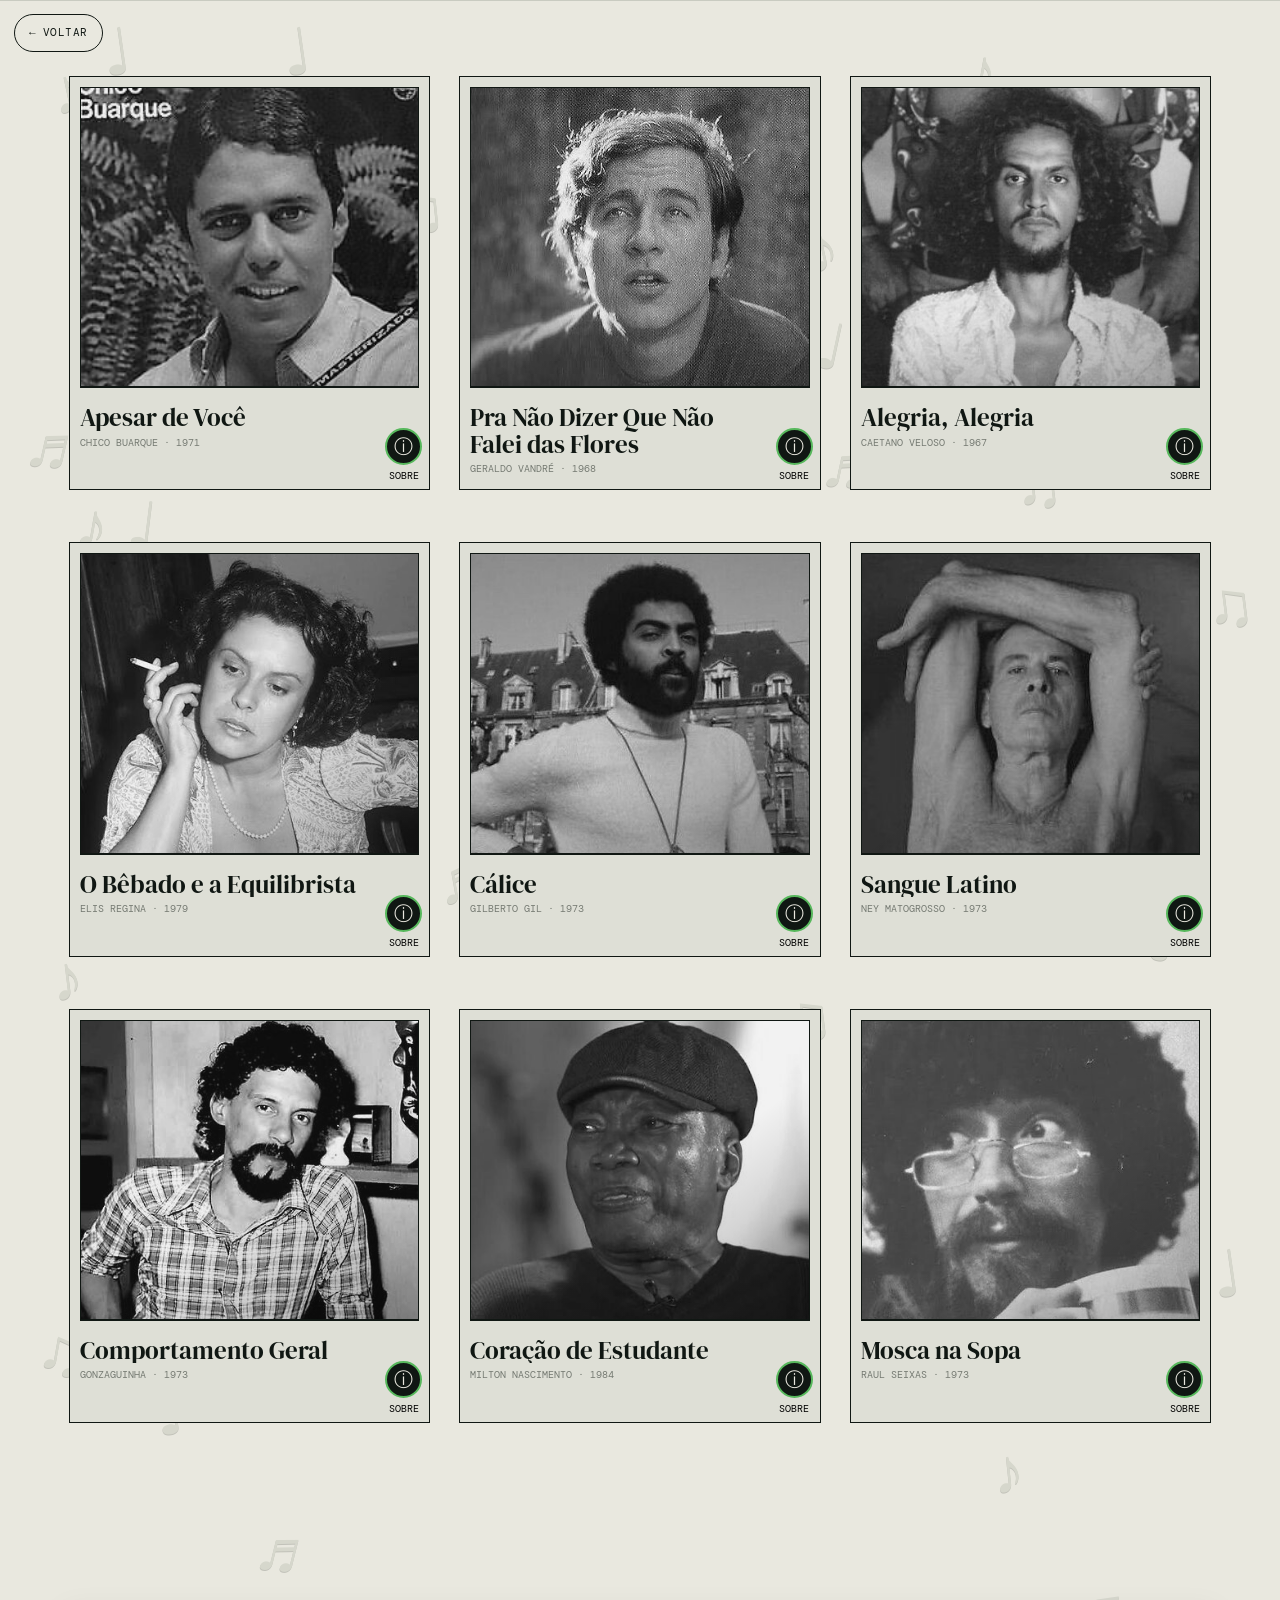
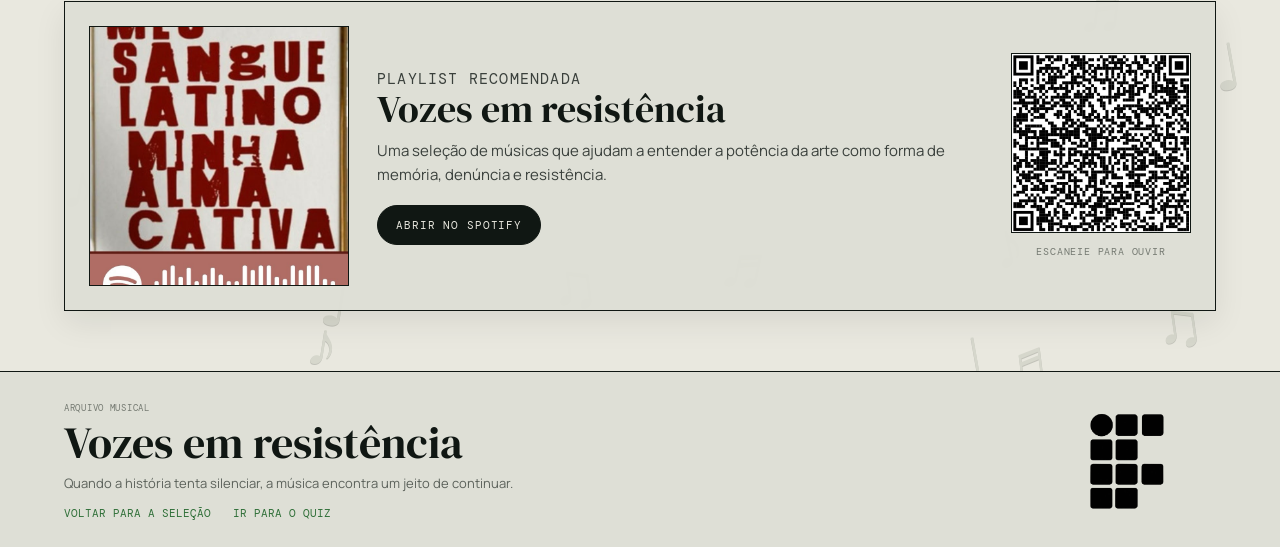
==== commit 01bf775a: "Fixing bugs Com a execução do site no primeiro dia de apresentação, foram identificados alguns probl" ====
--- a/html/musicas.html
+++ b/html/musicas.html
@@ -74,56 +74,76 @@
       <span class="decoracao-musicas-pagina decoracao-musicas-pagina-62" aria-hidden="true">♪</span>
       <section class="acervo-musical" id="acervo" aria-label="Acervo musical">
         <div class="grade-cartoes-musicais">
-          <article class="cartao-musical" tabindex="0" data-audio="../audio/musicas/chico-buarque-apesar-de-voce.mp3" data-song="Apesar de Você" data-artist="Chico Buarque" data-cover="../imagens/capa/chico-buarque.jpg">
-            <div class="imagem-artista"><img class="imagem-cinza" src="../imagens/desativado/chico-buarque.jpg" alt="Chico Buarque em tons de cinza" loading="lazy"><img class="imagem-colorida" src="../imagens/ativo/chico-buarque.jpg" alt="Chico Buarque colorido" loading="lazy"></div>
+          <article class="cartao-musical" tabindex="0" data-audio="../audio/musicas/musica-chico-buarque-apesar-de-voce.mp3" data-song="Apesar de Você" data-artist="Chico Buarque" data-cover="../imagens/capa/capa-chico-buarque.jpg">
+            <div class="imagem-artista"><img class="imagem-cinza" src="../imagens/desativado/artista-cinza-chico-buarque.jpg" alt="Chico Buarque em tons de cinza" loading="lazy"><img class="imagem-colorida" src="../imagens/ativo/artista-colorido-chico-buarque.jpg" alt="Chico Buarque colorido" loading="lazy"></div>
             <div class="informacoes-cartao"><div><h2>Apesar de Você</h2><p>Chico Buarque · 1971</p></div><div class="acao-descricao"><button class="botao-descricao" type="button" aria-label="Sobre o artista" title="Sobre" aria-expanded="false">ⓘ</button><span class="rotulo-descricao">Sobre</span></div></div>
             <p class="descricao-artista"><strong>Chico Buarque:</strong> Um dos maiores letristas e contadores de histórias da MPB, famoso por sua poesia sofisticada e crônicas do cotidiano, sempre com um olhar atento e crítico às questões sociais e humanas do Brasil.<br><strong>Apesar de Você:</strong> Lançada em 1970 com um ritmo animado e contagiante de samba, é uma resposta direta e afrontosa ao regime ditatorial. A letra foi construída com duplos sentidos para passar pela censura inicial.</p>
           </article>
-          <article class="cartao-musical" tabindex="0" data-audio="../audio/musicas/geraldo-vandre-pra-nao-dizer-que-nao-falei-das-flores.m4a" data-song="Pra Não Dizer Que Não Falei das Flores" data-artist="Geraldo Vandré" data-cover="../imagens/capa/geraldo-vandre.jpg">
-            <div class="imagem-artista"><img class="imagem-cinza" src="../imagens/desativado/geraldo-vandre.jpg" alt="Geraldo Vandré em tons de cinza" loading="lazy"><img class="imagem-colorida" src="../imagens/ativo/geraldo-vandre.jpg" alt="Geraldo Vandré colorido" loading="lazy"></div>
+          <article class="cartao-musical" tabindex="0" data-audio="../audio/musicas/musica-geraldo-vandre-pra-nao-dizer-que-nao-falei-das-flores.m4a" data-song="Pra Não Dizer Que Não Falei das Flores" data-artist="Geraldo Vandré" data-cover="../imagens/capa/capa-geraldo-vandre.jpg">
+            <div class="imagem-artista"><img class="imagem-cinza" src="../imagens/desativado/artista-cinza-geraldo-vandre.jpg" alt="Geraldo Vandré em tons de cinza" loading="lazy"><img class="imagem-colorida" src="../imagens/ativo/artista-colorido-geraldo-vandre.jpg" alt="Geraldo Vandré colorido" loading="lazy"></div>
             <div class="informacoes-cartao"><div><h2>Pra Não Dizer Que Não Falei das Flores</h2><p>Geraldo Vandré · 1968</p></div><div class="acao-descricao"><button class="botao-descricao" type="button" aria-label="Sobre o artista" title="Sobre" aria-expanded="false">ⓘ</button><span class="rotulo-descricao">Sobre</span></div></div>
             <p class="descricao-artista"><strong>Geraldo Vandré:</strong> Compositor de forte viés político e figura central dos grandes festivais de música na televisão brasileira durante os anos 1960.<br><strong>Pra Não Dizer Que Não Falei das Flores:</strong> Também conhecida como "Caminhando", esta marcha de 1968 tornou-se um hino da resistência no Brasil.</p>
           </article>
-          <article class="cartao-musical" tabindex="0" data-audio="../audio/musicas/caetano-veloso-alegria-alegria.mp3" data-song="Alegria, Alegria" data-artist="Caetano Veloso" data-cover="../imagens/capa/caetano-veloso.jpg">
-            <div class="imagem-artista"><img class="imagem-cinza" src="../imagens/desativado/caetano-veloso.jpg" alt="Caetano Veloso em tons de cinza" loading="lazy"><img class="imagem-colorida" src="../imagens/ativo/caetano-veloso.jpeg" alt="Caetano Veloso colorido" loading="lazy"></div>
+          <article class="cartao-musical" tabindex="0" data-audio="../audio/musicas/musica-caetano-veloso-alegria-alegria.mp3" data-song="Alegria, Alegria" data-artist="Caetano Veloso" data-cover="../imagens/capa/capa-caetano-veloso.jpg">
+            <div class="imagem-artista"><img class="imagem-cinza" src="../imagens/desativado/artista-cinza-caetano-veloso.jpg" alt="Caetano Veloso em tons de cinza" loading="lazy"><img class="imagem-colorida" src="../imagens/ativo/artista-colorido-caetano-veloso.jpeg" alt="Caetano Veloso colorido" loading="lazy"></div>
             <div class="informacoes-cartao"><div><h2>Alegria, Alegria</h2><p>Caetano Veloso · 1967</p></div><div class="acao-descricao"><button class="botao-descricao" type="button" aria-label="Sobre o artista" title="Sobre" aria-expanded="false">ⓘ</button><span class="rotulo-descricao">Sobre</span></div></div>
             <p class="descricao-artista"><strong>Caetano Veloso:</strong> Intelectual, provocador e um dos principais criadores da Tropicália, reconhecido por romper fronteiras estéticas e comportamentais.<br><strong>Alegria, Alegria:</strong> Apresentada no festival de 1967, introduziu guitarras elétricas na MPB e defendeu a liberdade por meio de imagens da cultura pop.</p>
           </article>
-          <article class="cartao-musical" tabindex="0" data-audio="../audio/musicas/o-bebado-e-a-equilibrista.m4a" data-song="O Bêbado e a Equilibrista" data-artist="Elis Regina" data-cover="../imagens/capa/elis-regina.jpg">
-            <div class="imagem-artista"><img class="imagem-cinza" src="../imagens/desativado/elis-regina.jpg" alt="Elis Regina em tons de cinza" loading="lazy"><img class="imagem-colorida" src="../imagens/ativo/elis-regina.jpg" alt="Elis Regina colorida" loading="lazy"></div>
+          <article class="cartao-musical" tabindex="0" data-audio="../audio/musicas/musica-elis-regina-o-bebado-e-a-equilibrista.m4a" data-song="O Bêbado e a Equilibrista" data-artist="Elis Regina" data-cover="../imagens/capa/capa-elis-regina.jpg">
+            <div class="imagem-artista"><img class="imagem-cinza" src="../imagens/desativado/artista-cinza-elis-regina.jpg" alt="Elis Regina em tons de cinza" loading="lazy"><img class="imagem-colorida" src="../imagens/ativo/artista-colorido-elis-regina.jpg" alt="Elis Regina colorida" loading="lazy"></div>
             <div class="informacoes-cartao"><div><h2>O Bêbado e a Equilibrista</h2><p>Elis Regina · 1979</p></div><div class="acao-descricao"><button class="botao-descricao" type="button" aria-label="Sobre o artista" title="Sobre" aria-expanded="false">ⓘ</button><span class="rotulo-descricao">Sobre</span></div></div>
             <p class="descricao-artista"><strong>Elis Regina:</strong> Uma das maiores intérpretes vocais da história do país, reconhecida por sua técnica e expressividade dramática.<br><strong>O Bêbado e a Equilibrista:</strong> Imortalizada por Elis em 1979, tornou-se um hino da Anistia e homenageou os exilados políticos que retornavam ao Brasil.</p>
           </article>
-          <article class="cartao-musical" tabindex="0" data-audio="../audio/musicas/gilberto-gil-calice.m4a" data-song="Cálice" data-artist="Gilberto Gil" data-cover="../imagens/capa/gilberto-gil.png">
-            <div class="imagem-artista"><img class="imagem-cinza" src="../imagens/desativado/gilberto-gil.jpg" alt="Gilberto Gil em tons de cinza" loading="lazy"><img class="imagem-colorida" src="../imagens/ativo/gilberto-gil.jpg" alt="Gilberto Gil colorido" loading="lazy"></div>
+          <article class="cartao-musical" tabindex="0" data-audio="../audio/musicas/musica-gilberto-gil-calice.m4a" data-song="Cálice" data-artist="Gilberto Gil" data-cover="../imagens/capa/capa-gilberto-gil.png">
+            <div class="imagem-artista"><img class="imagem-cinza" src="../imagens/desativado/artista-cinza-gilberto-gil.jpg" alt="Gilberto Gil em tons de cinza" loading="lazy"><img class="imagem-colorida" src="../imagens/ativo/artista-colorido-gilberto-gil.jpg" alt="Gilberto Gil colorido" loading="lazy"></div>
             <div class="informacoes-cartao"><div><h2>Cálice</h2><p>Gilberto Gil · 1973</p></div><div class="acao-descricao"><button class="botao-descricao" type="button" aria-label="Sobre o artista" title="Sobre" aria-expanded="false">ⓘ</button><span class="rotulo-descricao">Sobre</span></div></div>
             <p class="descricao-artista"><strong>Gilberto Gil:</strong> Ícone tropicalista que funde ritmos nordestinos, rock, reggae e elementos globais.<br><strong>Cálice:</strong> Escrita em parceria com Chico Buarque, driblou os censores com o jogo fonético entre "cálice" e "cale-se", denunciando a censura.</p>
           </article>
-          <article class="cartao-musical" tabindex="0" data-audio="../audio/musicas/ney-matogrosso-sangue-latino.m4a" data-song="Sangue Latino" data-artist="Ney Matogrosso" data-cover="../imagens/capa/ney-matogrosso.jpg">
-            <div class="imagem-artista"><img class="imagem-cinza" src="../imagens/desativado/ney-matogrosso.jpg" alt="Ney Matogrosso em tons de cinza" loading="lazy"><img class="imagem-colorida" src="../imagens/ativo/ney-matogrosso.jpg" alt="Ney Matogrosso colorido" loading="lazy"></div>
+          <article class="cartao-musical" tabindex="0" data-audio="../audio/musicas/musica-ney-matogrosso-sangue-latino.m4a" data-song="Sangue Latino" data-artist="Ney Matogrosso" data-cover="../imagens/capa/capa-ney-matogrosso.jpg">
+            <div class="imagem-artista"><img class="imagem-cinza" src="../imagens/desativado/artista-cinza-ney-matogrosso.jpg" alt="Ney Matogrosso em tons de cinza" loading="lazy"><img class="imagem-colorida" src="../imagens/ativo/artista-colorido-ney-matogrosso.jpg" alt="Ney Matogrosso colorido" loading="lazy"></div>
             <div class="informacoes-cartao"><div><h2>Sangue Latino</h2><p>Ney Matogrosso · 1973</p></div><div class="acao-descricao"><button class="botao-descricao" type="button" aria-label="Sobre o artista" title="Sobre" aria-expanded="false">ⓘ</button><span class="rotulo-descricao">Sobre</span></div></div>
             <p class="descricao-artista"><strong>Ney Matogrosso:</strong> Performer revolucionário, dono de uma voz rara e de uma presença de palco teatral e provocativa.<br><strong>Sangue Latino:</strong> Lançada em 1973 pelo grupo Secos & Molhados, é um grito de resiliência sobre a identidade e as dificuldades da América Latina.</p>
           </article>
-          <article class="cartao-musical" tabindex="0" data-audio="../audio/musicas/gonzaguinha-comportamento-geral.m4a" data-song="Comportamento Geral" data-artist="Gonzaguinha" data-cover="../imagens/capa/gonzaguinha.jpg">
-            <div class="imagem-artista"><img class="imagem-cinza" src="../imagens/desativado/gonzaguinha.jpg" alt="Gonzaguinha em tons de cinza" loading="lazy"><img class="imagem-colorida" src="../imagens/ativo/gonzaguinha.jpg" alt="Gonzaguinha colorido" loading="lazy"></div>
+          <article class="cartao-musical" tabindex="0" data-audio="../audio/musicas/musica-gonzaguinha-comportamento-geral.m4a" data-song="Comportamento Geral" data-artist="Gonzaguinha" data-cover="../imagens/capa/capa-gonzaguinha.jpg">
+            <div class="imagem-artista"><img class="imagem-cinza" src="../imagens/desativado/artista-cinza-gonzaguinha.jpg" alt="Gonzaguinha em tons de cinza" loading="lazy"><img class="imagem-colorida" src="../imagens/ativo/artista-colorido-gonzaguinha.jpg" alt="Gonzaguinha colorido" loading="lazy"></div>
             <div class="informacoes-cartao"><div><h2>Comportamento Geral</h2><p>Gonzaguinha · 1973</p></div><div class="acao-descricao"><button class="botao-descricao" type="button" aria-label="Sobre o artista" title="Sobre" aria-expanded="false">ⓘ</button><span class="rotulo-descricao">Sobre</span></div></div>
             <p class="descricao-artista"><strong>Gonzaguinha:</strong> Compositor intenso e autêntico, conhecido por letras que enfrentavam a realidade social.<br><strong>Comportamento Geral:</strong> Lançada em 1973, critica a docilidade, a submissão e o conformismo exigidos pelo autoritarismo.</p>
           </article>
-          <article class="cartao-musical" tabindex="0" data-audio="../audio/musicas/milton-nascimento-coracao-de-estudante.m4a" data-song="Coração de Estudante" data-artist="Milton Nascimento" data-cover="../imagens/capa/milton-nascimento.jpg">
-            <div class="imagem-artista"><img class="imagem-cinza" src="../imagens/desativado/milton-nascimento.jpg" alt="Milton Nascimento em tons de cinza" loading="lazy"><img class="imagem-colorida" src="../imagens/ativo/milton-nascimento.jpg" alt="Milton Nascimento colorido" loading="lazy"></div>
+          <article class="cartao-musical" tabindex="0" data-audio="../audio/musicas/musica-milton-nascimento-coracao-de-estudante.m4a" data-song="Coração de Estudante" data-artist="Milton Nascimento" data-cover="../imagens/capa/capa-milton-nascimento.jpg">
+            <div class="imagem-artista"><img class="imagem-cinza" src="../imagens/desativado/artista-cinza-milton-nascimento.jpg" alt="Milton Nascimento em tons de cinza" loading="lazy"><img class="imagem-colorida" src="../imagens/ativo/artista-colorido-milton-nascimento.jpg" alt="Milton Nascimento colorido" loading="lazy"></div>
             <div class="informacoes-cartao"><div><h2>Coração de Estudante</h2><p>Milton Nascimento · 1984</p></div><div class="acao-descricao"><button class="botao-descricao" type="button" aria-label="Sobre o artista" title="Sobre" aria-expanded="false">ⓘ</button><span class="rotulo-descricao">Sobre</span></div></div>
             <p class="descricao-artista"><strong>Milton Nascimento:</strong> Pilar do Clube da Esquina, reconhecido por sua voz e harmonias complexas.<br><strong>Coração de Estudante:</strong> A canção embalou a transição para a democracia e as Diretas Já, simbolizando luto e esperança.</p>
           </article>
-          <article class="cartao-musical" tabindex="0" data-audio="../audio/musicas/raul-mosca-na-sopa.m4a" data-song="Mosca na Sopa" data-artist="Raul Seixas" data-cover="../imagens/capa/raul-seixas.jpg">
-            <div class="imagem-artista"><img class="imagem-cinza" src="../imagens/desativado/raul-seixas.jpg" alt="Raul Seixas em tons de cinza" loading="lazy"><img class="imagem-colorida" src="../imagens/ativo/raul-seixas.jpg" alt="Raul Seixas colorido" loading="lazy"></div>
+          <article class="cartao-musical" tabindex="0" data-audio="../audio/musicas/musica-raul-seixas-mosca-na-sopa.m4a" data-song="Mosca na Sopa" data-artist="Raul Seixas" data-cover="../imagens/capa/capa-raul-seixas.jpg">
+            <div class="imagem-artista"><img class="imagem-cinza" src="../imagens/desativado/artista-cinza-raul-seixas.jpg" alt="Raul Seixas em tons de cinza" loading="lazy"><img class="imagem-colorida" src="../imagens/ativo/artista-colorido-raul-seixas.jpg" alt="Raul Seixas colorido" loading="lazy"></div>
             <div class="informacoes-cartao"><div><h2>Mosca na Sopa</h2><p>Raul Seixas · 1973</p></div><div class="acao-descricao"><button class="botao-descricao" type="button" aria-label="Sobre o artista" title="Sobre" aria-expanded="false">ⓘ</button><span class="rotulo-descricao">Sobre</span></div></div>
             <p class="descricao-artista"><strong>Raul Seixas:</strong> Conhecido como o pai do rock brasileiro, misturava rock, filosofia, misticismo e deboche.<br><strong>Mosca na Sopa:</strong> Usa a mosca como metáfora para o incômodo causado pela contracultura ao sistema conservador.</p>
           </article>
         </div>
       </section>
+
+      <section class="playlist-spotify" aria-label="Playlist do Spotify">
+        <div class="playlist-card">
+          <div class="playlist-capa">
+            <img src="../imagens/spotify/capa-playlist.jpeg" alt="Capa da playlist de músicas da resistência" />
+          </div>
+
+          <div class="playlist-info">
+            <p class="playlist-overline">Playlist recomendada</p>
+            <h3>Vozes em resistência</h3>
+            <p>Uma seleção de músicas que ajudam a entender a potência da arte como forma de memória, denúncia e resistência.</p>
+            <a class="botao-playlist" href="https://open.spotify.com/playlist/4Lgp8tD0T5lbDNceNorL7b?si=o2QrJxcKRQu9AB84L6yF0w&utm_source=whatsapp&pi=WKL-LS56REKsi" target="_blank" rel="noreferrer">Abrir no Spotify</a>
+          </div>
+
+          <div class="playlist-qr">
+            <img src="../imagens/spotify/qr-code-playlist.png" alt="QR code da playlist do Spotify" />
+            <span>Escaneie para ouvir</span>
+          </div>
+        </div>
+      </section>
     </main>
     <footer class="rodape-site" aria-label="Rodapé">
-      <div class="rodape-conteudo"><div class="rodape-mensagem"><p class="rodape-overline">Arquivo musical</p><h2>Vozes em resistência</h2><p class="rodape-frase">Quando a história tenta silenciar, a música encontra um jeito de continuar.</p><div class="links-rodape"><a class="link-capa" href="selecao.html">Voltar para a seleção</a><a class="link-acervo" href="quiz.html">Ir para o quiz</a></div></div><div class="rodape-marca"><img src="../imagens/roda pe/logo_ifc.png" alt="Logo do IFC"></div></div>
+      <div class="rodape-conteudo"><div class="rodape-mensagem"><p class="rodape-overline">Arquivo musical</p><h2>Vozes em resistência</h2><p class="rodape-frase">Quando a história tenta silenciar, a música encontra um jeito de continuar.</p><div class="links-rodape"><a class="link-capa" href="selecao.html">Voltar para a seleção</a><a class="link-acervo" href="quiz.html">Ir para o quiz</a></div></div><div class="rodape-marca"><img src="../imagens/roda pe/logo-ifc.png" alt="Logo do IFC"></div></div>
     </footer>
     <footer class="player-audio" aria-live="polite"><div class="arte-player">♪</div><div class="musica-atual"><small>TOCANDO AGORA</small><strong id="nome-musica">Escolha uma voz para começar</strong><span id="nome-artista">O áudio aparecerá aqui</span></div><div class="acoes-player"><button class="botao-player botao-fechar" id="botao-fechar" type="button" aria-label="Fechar player" title="Fechar player">×</button><button class="botao-player botao-pausar" id="botao-pausar" type="button" aria-label="Pausar música" title="Pausar música">■</button></div><div class="player-controles"><div class="progress" role="slider" aria-label="Progresso da música" aria-valuemin="0" aria-valuemax="100" aria-valuenow="0" tabindex="0"><span></span></div><div class="controles-volume" aria-label="Volume do áudio"><button class="volume-btn" type="button" data-volume-action="down" aria-label="Diminuir volume">−</button><input class="volume-slider" type="range" min="0" max="100" value="80" aria-label="Volume do áudio"><button class="volume-btn" type="button" data-volume-action="up" aria-label="Aumentar volume">+</button></div></div></footer>
     <script src="../js/main.js"></script>
--- a/css/style.css
+++ b/css/style.css
@@ -16,10 +16,9 @@
 }
 
 * { box-sizing: border-box; }
-html { scroll-behavior: smooth; }
-body { margin: 0; background: var(--paper); overflow-x: hidden; }
-body.pagina-selecao,
-body.pagina-quiz { overflow: hidden; }
+html { scroll-behavior: smooth; overflow-x: hidden; }
+body { margin: 0; background: var(--paper); overflow-x: hidden; overflow-y: auto; }
+body.pagina-selecao { overflow: hidden; }
 body { animation: pagina-entrando .75s cubic-bezier(.2, .7, .2, 1); }
 body.pagina-saindo { opacity: 0; transform: translateY(-18px); transition: opacity .52s ease, transform .52s cubic-bezier(.76, 0, .24, 1); }
 img { display: block; max-width: 100%; }
@@ -120,8 +119,8 @@
   display: block;
   width: 100%;
   color: #101713;
-  font: 500 11px var(--mono);
-  letter-spacing: .08em;
+  font: 700 14px var(--mono);
+  letter-spacing: .12em;
   text-align: center;
   text-transform: uppercase;
 }
@@ -159,14 +158,14 @@
 .decoracao-escolhas { position: absolute; z-index: 1; color: #d6d7cc; font: 400 64px/1 var(--serif); text-shadow: 0 1px 0 rgba(16, 23, 19, .18); pointer-events: none; }
 .decoracao-musicas { left: 4%; }
 .decoracao-quiz { right: 4%; font-size: 78px; }
-.decoracao-musicas-1 { top: 3%; }
+.decoracao-musicas-1 { top: 3%; transform: rotate(-12deg); }
 .decoracao-musicas-2 { top: 4%; left: 30%; }
 .decoracao-musicas-3 { top: 48%; left: 3%; }
 .decoracao-musicas-4 { top: 64%; left: 17%; }
 .decoracao-musicas-5 { top: 78%; left: 31%; }
 .decoracao-musicas-6 { top: 91%; left: 8%; }
 .decoracao-musicas-7 { top: 8%; left: 47%; }
-.decoracao-quiz-1 { top: 5%; right: 4%; }
+.decoracao-quiz-1 { top: 5%; right: 4%; transform: rotate(10deg); }
 .decoracao-quiz-2 { top: 6%; right: 30%; }
 .decoracao-quiz-3 { top: 49%; right: 3%; }
 .decoracao-quiz-4 { top: 65%; right: 17%; }
@@ -179,12 +178,10 @@
 .decoracao-quiz-8 { top: 54%; right: 42%; }
 .decoracao-quiz-9 { top: 73%; right: 23%; }
 .decoracao-quiz-10 { top: 88%; right: 38%; }
-.decoracao-musicas-1 { transform: rotate(-12deg); }
 .decoracao-musicas-3 { transform: rotate(-6deg); }
 .decoracao-musicas-4 { transform: rotate(12deg); }
 .decoracao-musicas-5 { transform: rotate(-10deg); }
 .decoracao-musicas-6 { transform: rotate(7deg); }
-.decoracao-quiz-1 { transform: rotate(10deg); }
 .decoracao-quiz-3 { transform: rotate(6deg); }
 .decoracao-quiz-4 { transform: rotate(-12deg); }
 .decoracao-quiz-5 { transform: rotate(8deg); }
@@ -244,21 +241,25 @@
   100% { opacity: 1; transform: translateY(0) scale(1); }
 }
 
-.confetes-resultado { position: fixed; z-index: 4; inset: 0; overflow: hidden; pointer-events: none; }
-.confete { position: absolute; top: var(--confete-y); left: var(--confete-x); width: var(--confete-tamanho); height: calc(var(--confete-tamanho) * 1.65); background: var(--confete-cor); opacity: 0; transform: translate(-50%, -50%) rotate(var(--confete-inclinacao)); animation: confete-caindo var(--confete-duracao) var(--confete-atraso) ease-in-out forwards; }
+.confetes-resultado { position: fixed; z-index: 50; inset: 0; width: 100vw; height: 100vh; overflow: hidden; pointer-events: none; }
+.confete { position: absolute; top: var(--confete-y); left: var(--confete-x); width: var(--confete-tamanho); height: calc(var(--confete-tamanho) * 1.65); background: var(--confete-cor); opacity: 0; transform: translate(-50%, -50%) rotate(var(--confete-inclinacao)); animation: confete-caindo var(--confete-duracao) var(--confete-atraso) linear forwards; }
 
 @keyframes confete-caindo {
-  0% { opacity: 1; transform: translate3d(-50%, -50%, 0) rotate(0); }
-  12% { opacity: 1; transform: translate3d(var(--confete-explosao-x), var(--confete-explosao-y), 0) rotate(260deg); }
-  100% { opacity: .9; transform: translate3d(var(--confete-final-x), 115vh, 0) rotate(760deg); }
-}
-.quiz-cabecalho { display: flex; justify-content: space-between; gap: 20px; margin-bottom: 24px; color: var(--muted); font: 10px var(--mono); letter-spacing: .06em; text-transform: uppercase; }
+  0% { opacity: 0; transform: translate3d(-50%, -60%, 0) rotate(0deg); }
+  8% { opacity: .9; }
+  94% { opacity: .9; }
+  100% { opacity: 0; transform: translate3d(var(--confete-final-x), var(--confete-final-y), 0) rotate(720deg); }
+}
+.quiz-cabecalho { display: flex; justify-content: space-between; gap: 20px; margin-bottom: 24px; color: var(--muted); font: 700 12px var(--mono); letter-spacing: .08em; text-transform: uppercase; }
+.quiz-cabecalho span { display: inline-block; padding: 8px 12px; border-radius: 999px; background: rgba(16, 23, 19, .04); }
+#quiz-progresso { font-size: 15px; letter-spacing: .1em; color: var(--ink); background: rgba(87, 184, 92, .12); border: 1px solid rgba(87, 184, 92, .35); }
+#quiz-pontuacao { font-size: 13px; }
 .quiz-jogo h2,
-.quiz-resultado h2 { max-width: 800px; margin: 0 0 24px; font: 400 clamp(26px, 3.5vw, 46px)/1.05 var(--serif); }
+.quiz-resultado h2 { max-width: 800px; margin: 0 0 24px; font: 400 clamp(28px, 3.8vw, 48px)/1.08 var(--serif); }
 .quiz-resultado h2 { max-width: none; margin-bottom: 30px; color: var(--green); font-size: clamp(64px, 11vw, 138px); line-height: .9; }
 .quiz-resultado #quiz-resultado-texto { max-width: 560px; margin: 0 auto 28px; color: var(--ink); font-size: 16px; line-height: 1.5; }
 .quiz-respostas { display: grid; gap: 10px; }
-.quiz-resposta { padding: 15px 18px; border: 1px solid var(--ink); background: transparent; color: var(--ink); font-size: 14px; line-height: 1.4; text-align: left; transition: background .2s, color .2s, border-color .2s; }
+.quiz-resposta { padding: 17px 20px; border: 1px solid var(--ink); background: transparent; color: var(--ink); font-size: 20px; line-height: 1.5; text-align: left; transition: background .2s, color .2s, border-color .2s; }
 .quiz-resposta:hover:not(:disabled) { background: #dedfd6; }
 .quiz-resposta:disabled { cursor: default; }
 .quiz-resposta.correta { border-color: #2d7135; background: #d4ead4; color: #173c1d; }
@@ -417,7 +418,7 @@
 .cartao-frente,
 .cartao-verso { grid-area: 1 / 1; min-height: 100%; backface-visibility: hidden; background: #dedfd6; border: 1px solid var(--ink); padding: 10px 10px 8px; }
 .cartao-frente { display: flex; flex-direction: column; }
-.cartao-verso { display: flex; flex-direction: column; justify-content: center; transform: rotateY(180deg); overflow-y: auto; padding: 10px 54px 62px 10px; }
+.cartao-verso { display: flex; flex-direction: column; justify-content: center; transform: rotateY(180deg); overflow: visible; padding: 10px 54px 62px 10px; }
 .cartao-frente:hover { background: #d8dad0; }
 
 .imagem-artista {
@@ -510,6 +511,111 @@
 .cartao-verso .descricao-artista strong { color: var(--ink); font-family: var(--serif); font-size: 20px; font-weight: 400; }
 .cartao-verso::-webkit-scrollbar { width: 5px; }
 .cartao-verso::-webkit-scrollbar-thumb { background: var(--muted); border-radius: 5px; }
+.playlist-spotify {
+  position: relative;
+  z-index: 3;
+  max-width: 1370px;
+  margin: -12px auto 0;
+  padding: 0 5vw 60px;
+}
+
+.playlist-card {
+  position: relative;
+  z-index: 4;
+  display: grid;
+  grid-template-columns: 260px minmax(0, 1fr) 180px;
+  gap: 28px;
+  align-items: center;
+  border: 1px solid var(--ink);
+  background: rgba(222, 223, 214, .96);
+  padding: 24px;
+  box-shadow: 0 12px 30px rgba(16, 23, 19, .08);
+}
+
+.playlist-capa {
+  width: 100%;
+  aspect-ratio: 1;
+  border: 1px solid var(--ink);
+  overflow: hidden;
+  background: #c7c9bf;
+}
+
+.playlist-capa img,
+.playlist-qr img {
+  width: 100%;
+  height: 100%;
+  object-fit: cover;
+  display: block;
+}
+
+.playlist-info {
+  min-width: 0;
+}
+
+.playlist-overline {
+  margin: 0 0 10px;
+  color: var(--muted);
+  font: 10px var(--mono);
+  letter-spacing: .08em;
+  text-transform: uppercase;
+}
+
+.playlist-info h3 {
+  margin: 0 0 12px;
+  font: 400 clamp(28px, 3vw, 42px)/.95 var(--serif);
+}
+
+.playlist-info p {
+  margin: 0;
+  color: #3a403c;
+  font-size: 15px;
+  line-height: 1.6;
+}
+
+.botao-playlist {
+  display: inline-flex;
+  margin-top: 18px;
+  padding: 12px 18px;
+  border: 1px solid var(--ink);
+  border-radius: 999px;
+  background: var(--ink);
+  color: var(--paper);
+  font: 11px var(--mono);
+  letter-spacing: .08em;
+  text-transform: uppercase;
+  text-decoration: none;
+  transition: background .2s, color .2s, transform .2s;
+}
+
+.botao-playlist:hover,
+.botao-playlist:focus-visible {
+  background: var(--green);
+  color: var(--ink);
+  transform: translateY(-2px);
+}
+
+.playlist-qr {
+  display: flex;
+  flex-direction: column;
+  align-items: center;
+  gap: 12px;
+  text-align: center;
+}
+
+.playlist-qr img {
+  width: 180px;
+  height: 180px;
+  border: 1px solid var(--ink);
+  background: #fff;
+}
+
+.playlist-qr span {
+  color: var(--muted);
+  font: 10px var(--mono);
+  letter-spacing: .08em;
+  text-transform: uppercase;
+}
+
 .rodape-site { border-top: 1px solid var(--ink); background: #dedfd6; color: var(--ink); }
 .rodape-conteudo { display: flex; align-items: center; justify-content: space-between; gap: 32px; max-width: 1370px; min-height: 175px; margin: auto; padding: 28px 5vw 24px; }
 .rodape-mensagem { max-width: 650px; }
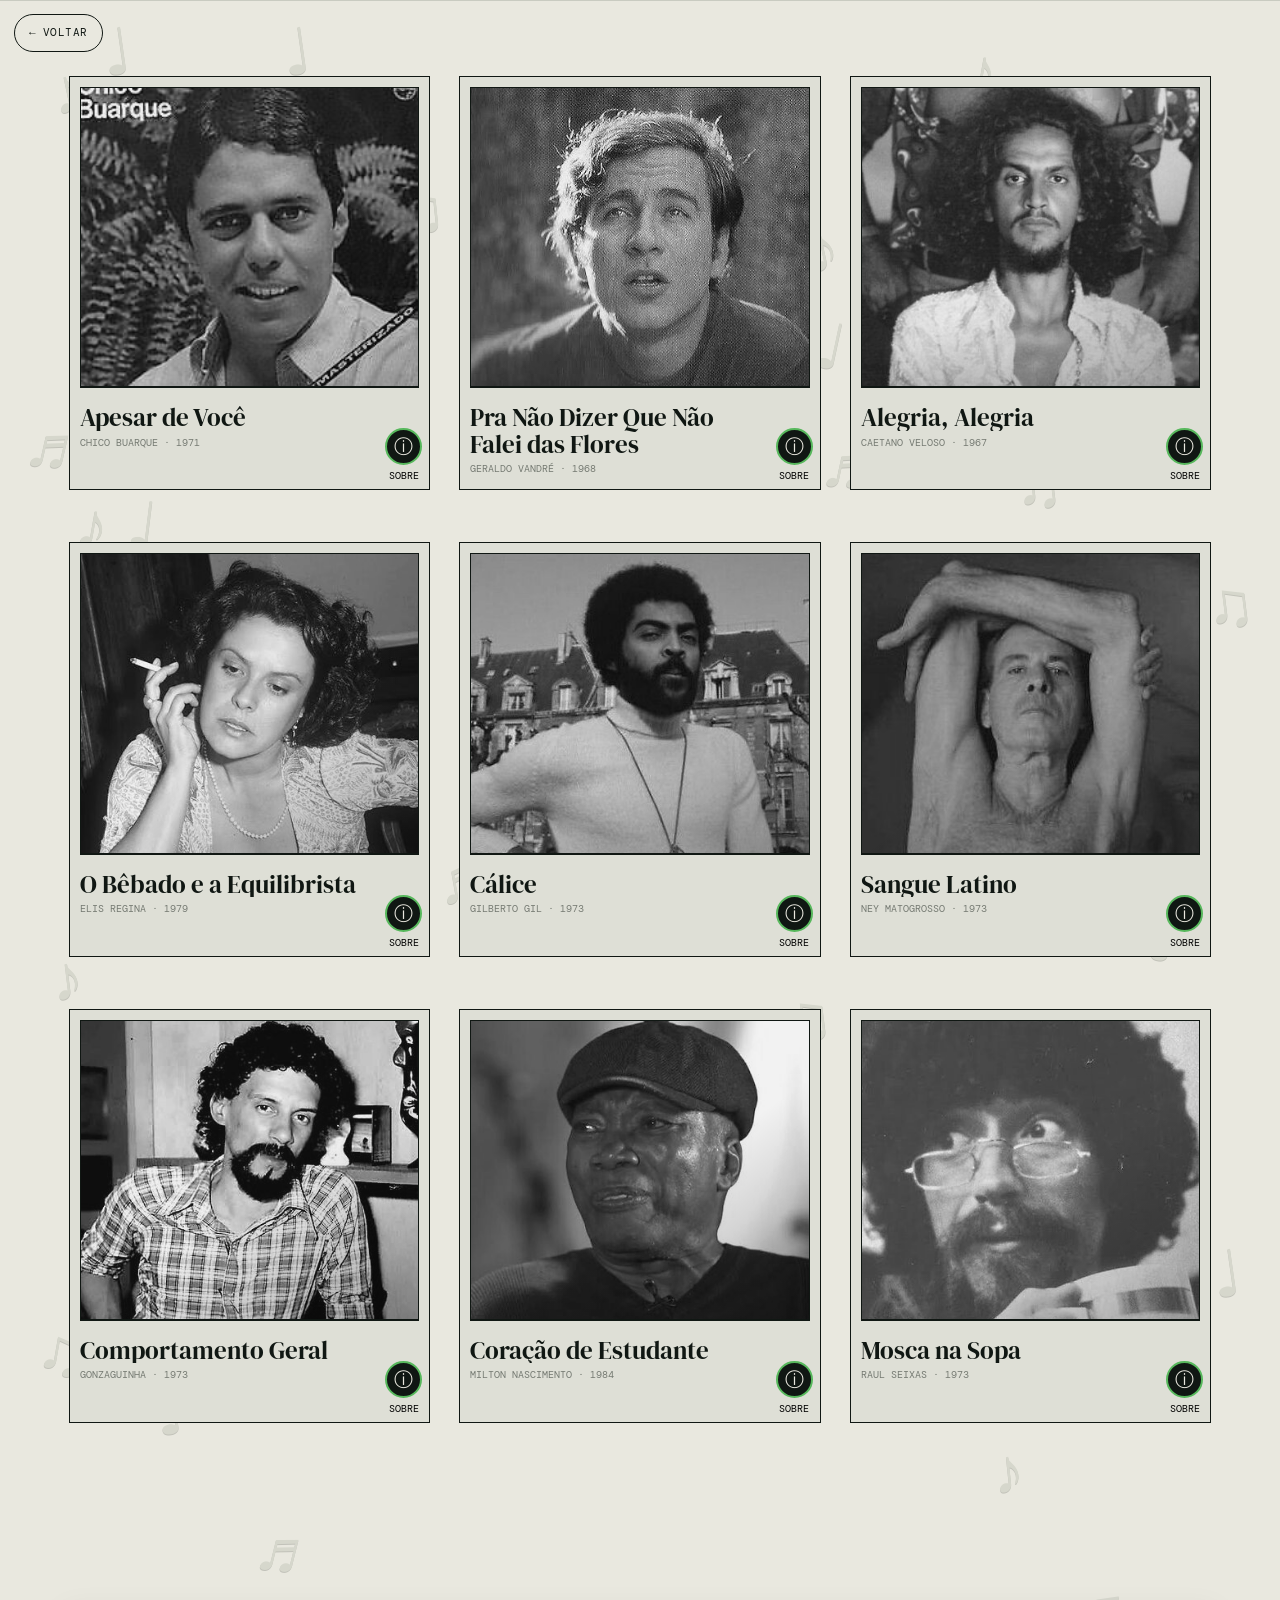
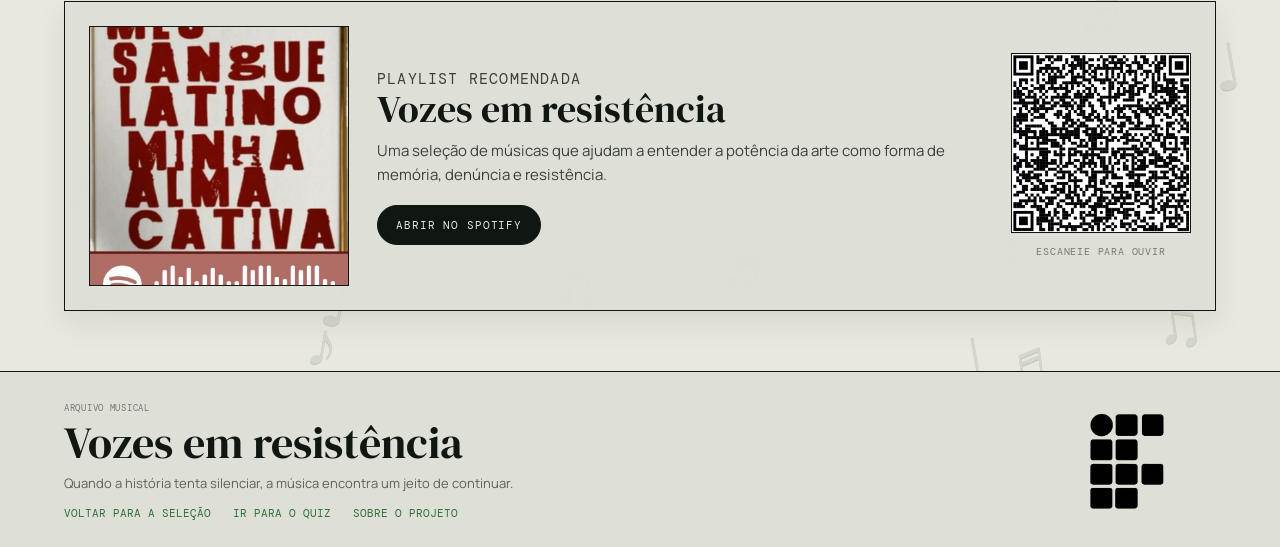
==== commit 6848701b: "Update read me Nesta atualização, foi criada uma nova página chamada “Sobre”, onde estão disponíveis" ====
--- a/html/musicas.html
+++ b/html/musicas.html
@@ -143,7 +143,7 @@
       </section>
     </main>
     <footer class="rodape-site" aria-label="Rodapé">
-      <div class="rodape-conteudo"><div class="rodape-mensagem"><p class="rodape-overline">Arquivo musical</p><h2>Vozes em resistência</h2><p class="rodape-frase">Quando a história tenta silenciar, a música encontra um jeito de continuar.</p><div class="links-rodape"><a class="link-capa" href="selecao.html">Voltar para a seleção</a><a class="link-acervo" href="quiz.html">Ir para o quiz</a></div></div><div class="rodape-marca"><img src="../imagens/roda pe/logo-ifc.png" alt="Logo do IFC"></div></div>
+      <div class="rodape-conteudo"><div class="rodape-mensagem"><p class="rodape-overline">Arquivo musical</p><h2>Vozes em resistência</h2><p class="rodape-frase">Quando a história tenta silenciar, a música encontra um jeito de continuar.</p><div class="links-rodape"><a class="link-capa" href="selecao.html">Voltar para a seleção</a><a class="link-acervo" href="quiz.html">Ir para o quiz</a><a class="link-acervo" href="sobre.html">Sobre o projeto</a></div></div><div class="rodape-marca"><img src="../imagens/roda pe/logo-ifc.png" alt="Logo do IFC"></div></div>
     </footer>
     <footer class="player-audio" aria-live="polite"><div class="arte-player">♪</div><div class="musica-atual"><small>TOCANDO AGORA</small><strong id="nome-musica">Escolha uma voz para começar</strong><span id="nome-artista">O áudio aparecerá aqui</span></div><div class="acoes-player"><button class="botao-player botao-fechar" id="botao-fechar" type="button" aria-label="Fechar player" title="Fechar player">×</button><button class="botao-player botao-pausar" id="botao-pausar" type="button" aria-label="Pausar música" title="Pausar música">■</button></div><div class="player-controles"><div class="progress" role="slider" aria-label="Progresso da música" aria-valuemin="0" aria-valuemax="100" aria-valuenow="0" tabindex="0"><span></span></div><div class="controles-volume" aria-label="Volume do áudio"><button class="volume-btn" type="button" data-volume-action="down" aria-label="Diminuir volume">−</button><input class="volume-slider" type="range" min="0" max="100" value="80" aria-label="Volume do áudio"><button class="volume-btn" type="button" data-volume-action="up" aria-label="Aumentar volume">+</button></div></div></footer>
     <script src="../js/main.js"></script>
--- a/css/style.css
+++ b/css/style.css
@@ -630,6 +630,19 @@
 .rodape-marca { display: flex; flex-direction: column; align-items: flex-end; gap: 13px; color: #aeb6ab; font: 10px var(--mono); text-align: right; text-transform: uppercase; }
 .rodape-marca img { width: min(180px, 25vw); max-height: 105px; object-fit: contain; }
 
+.sobre-projeto { max-width: 1050px; min-height: calc(100svh - 175px); margin: auto; padding: 15vh 7vw 90px; }
+.sobre-projeto h1 { max-width: 850px; margin-bottom: 30px; }
+.sobre-introducao { max-width: 700px; color: #303a32; font-size: 17px; line-height: 1.7; }
+.sobre-documentos { display: grid; grid-template-columns: minmax(0, 1fr) auto; gap: 36px; align-items: center; margin-top: 54px; padding: 28px; border: 1px solid var(--ink); background: #dedfd6; }
+.sobre-documentos h2,
+.sobre-resumo h2 { margin: 0 0 12px; font: 400 clamp(28px, 3vw, 42px)/.98 var(--serif); }
+.sobre-documentos p:not(.rodape-overline),
+.sobre-resumo p { max-width: 680px; margin: 0; color: #3a403c; font-size: 15px; line-height: 1.6; }
+.sobre-links-documentos { display: flex; flex-direction: column; gap: 10px; }
+.sobre-links-documentos .botao-iniciar-quiz { margin-top: 0; white-space: nowrap; text-align: center; }
+.sobre-resumo { max-width: 780px; margin-top: 54px; }
+.sobre-resumo p + p { margin-top: 16px; }
+
 .player-audio {
   position: fixed;
   z-index: 5;
@@ -710,6 +723,14 @@
 @media (max-width: 980px) {
   .grade-cartoes-musicais { grid-template-columns: repeat(2, minmax(0, 1fr)); gap: 38px 18px; }
   .acervo-musical { padding-inline: 4vw; }
+  .playlist-spotify { padding: 0 4vw 42px; }
+  .playlist-card { grid-template-columns: 1fr; gap: 22px; padding: 16px; }
+  .playlist-capa { width: min(100%, 230px); margin: 0 auto; }
+  .playlist-info h3 { font-size: clamp(30px, 8vw, 40px); }
+  .playlist-info p { font-size: 14px; }
+  .botao-playlist { max-width: 100%; justify-content: center; text-align: center; }
+  .playlist-qr { gap: 9px; }
+  .playlist-qr img { width: 150px; height: 150px; }
 }
 
 @media (max-width: 760px) {
@@ -724,6 +745,10 @@
   .cartao-musical { width: 100%; }
   .decoracao-musicas-pagina { font-size: 46px; }
   .decoracao-quiz-pagina { font-size: 56px; }
+  .sobre-projeto { min-height: auto; padding: 100px 5vw 60px; }
+  .sobre-documentos { grid-template-columns: 1fr; gap: 24px; margin-top: 38px; padding: 20px; }
+  .sobre-links-documentos { align-items: stretch; }
+  .sobre-links-documentos .botao-iniciar-quiz { white-space: normal; }
 }
 
 @media (max-width: 560px) {
